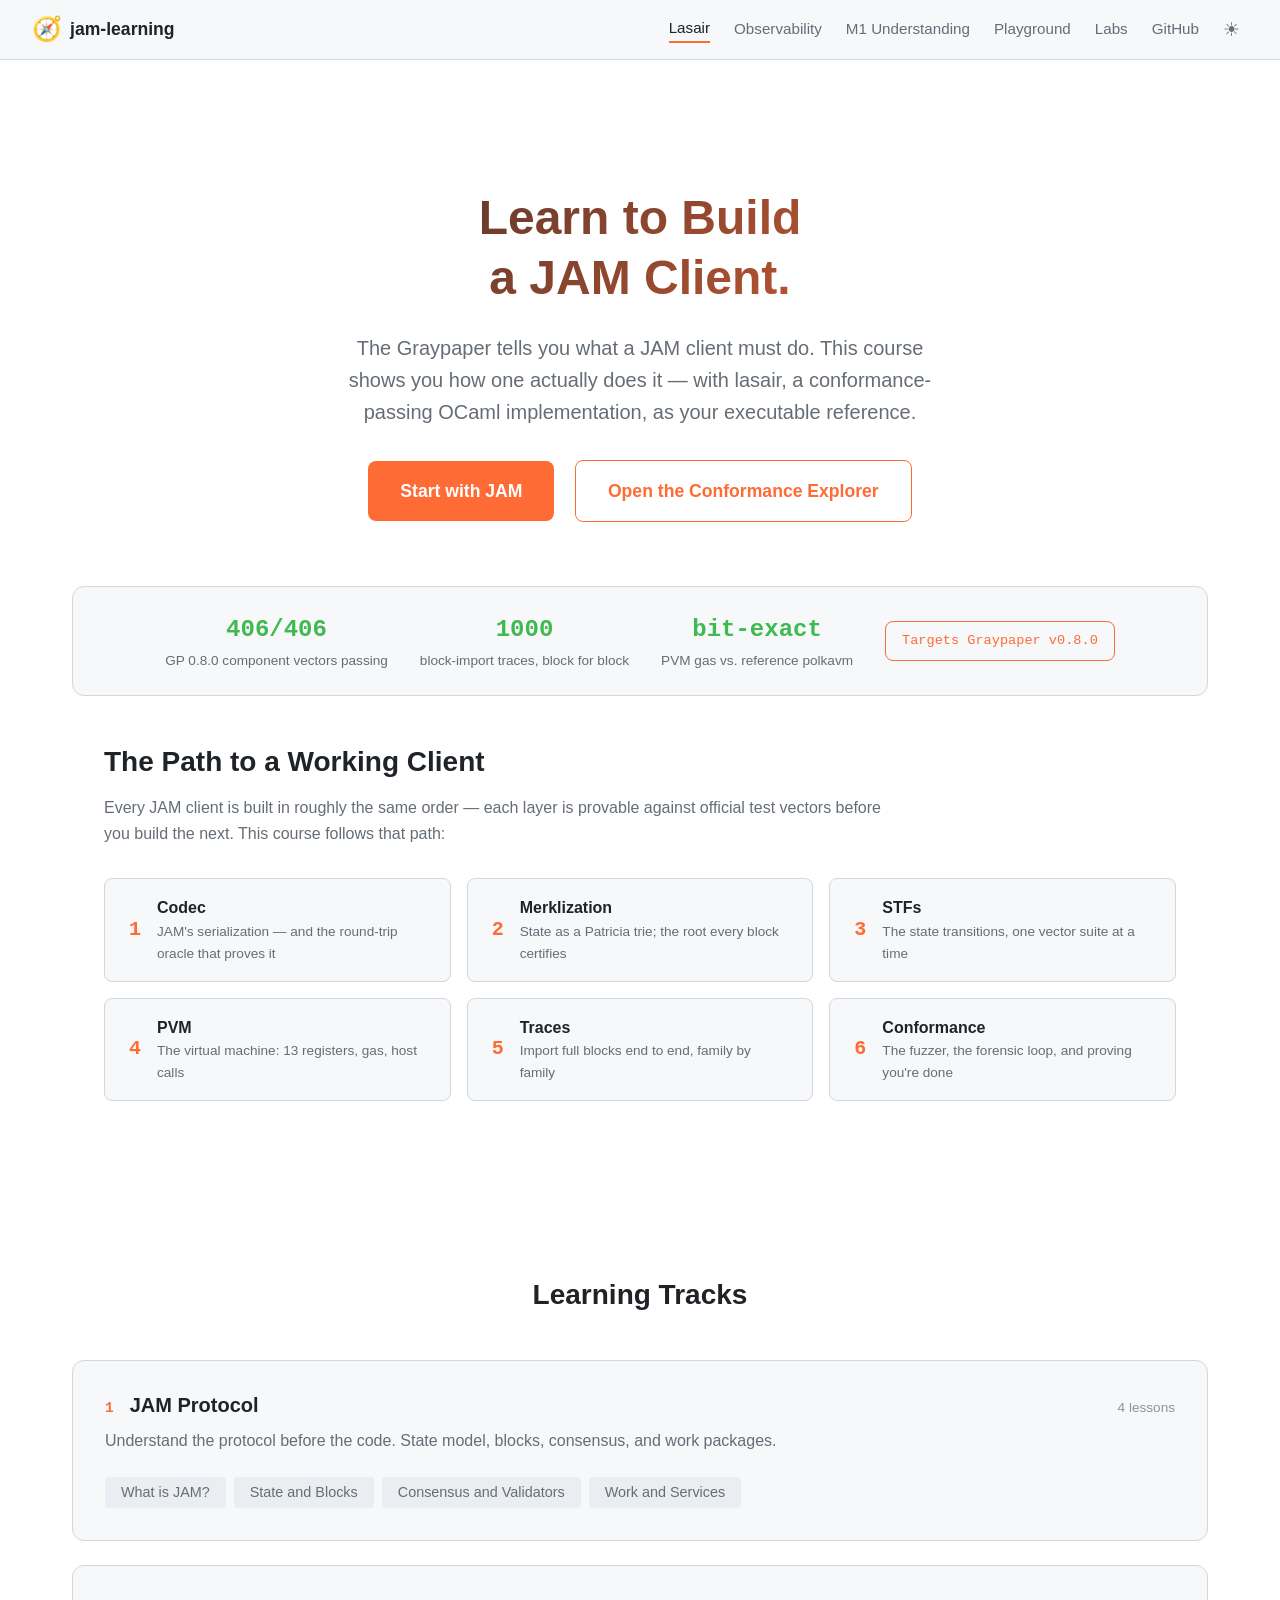
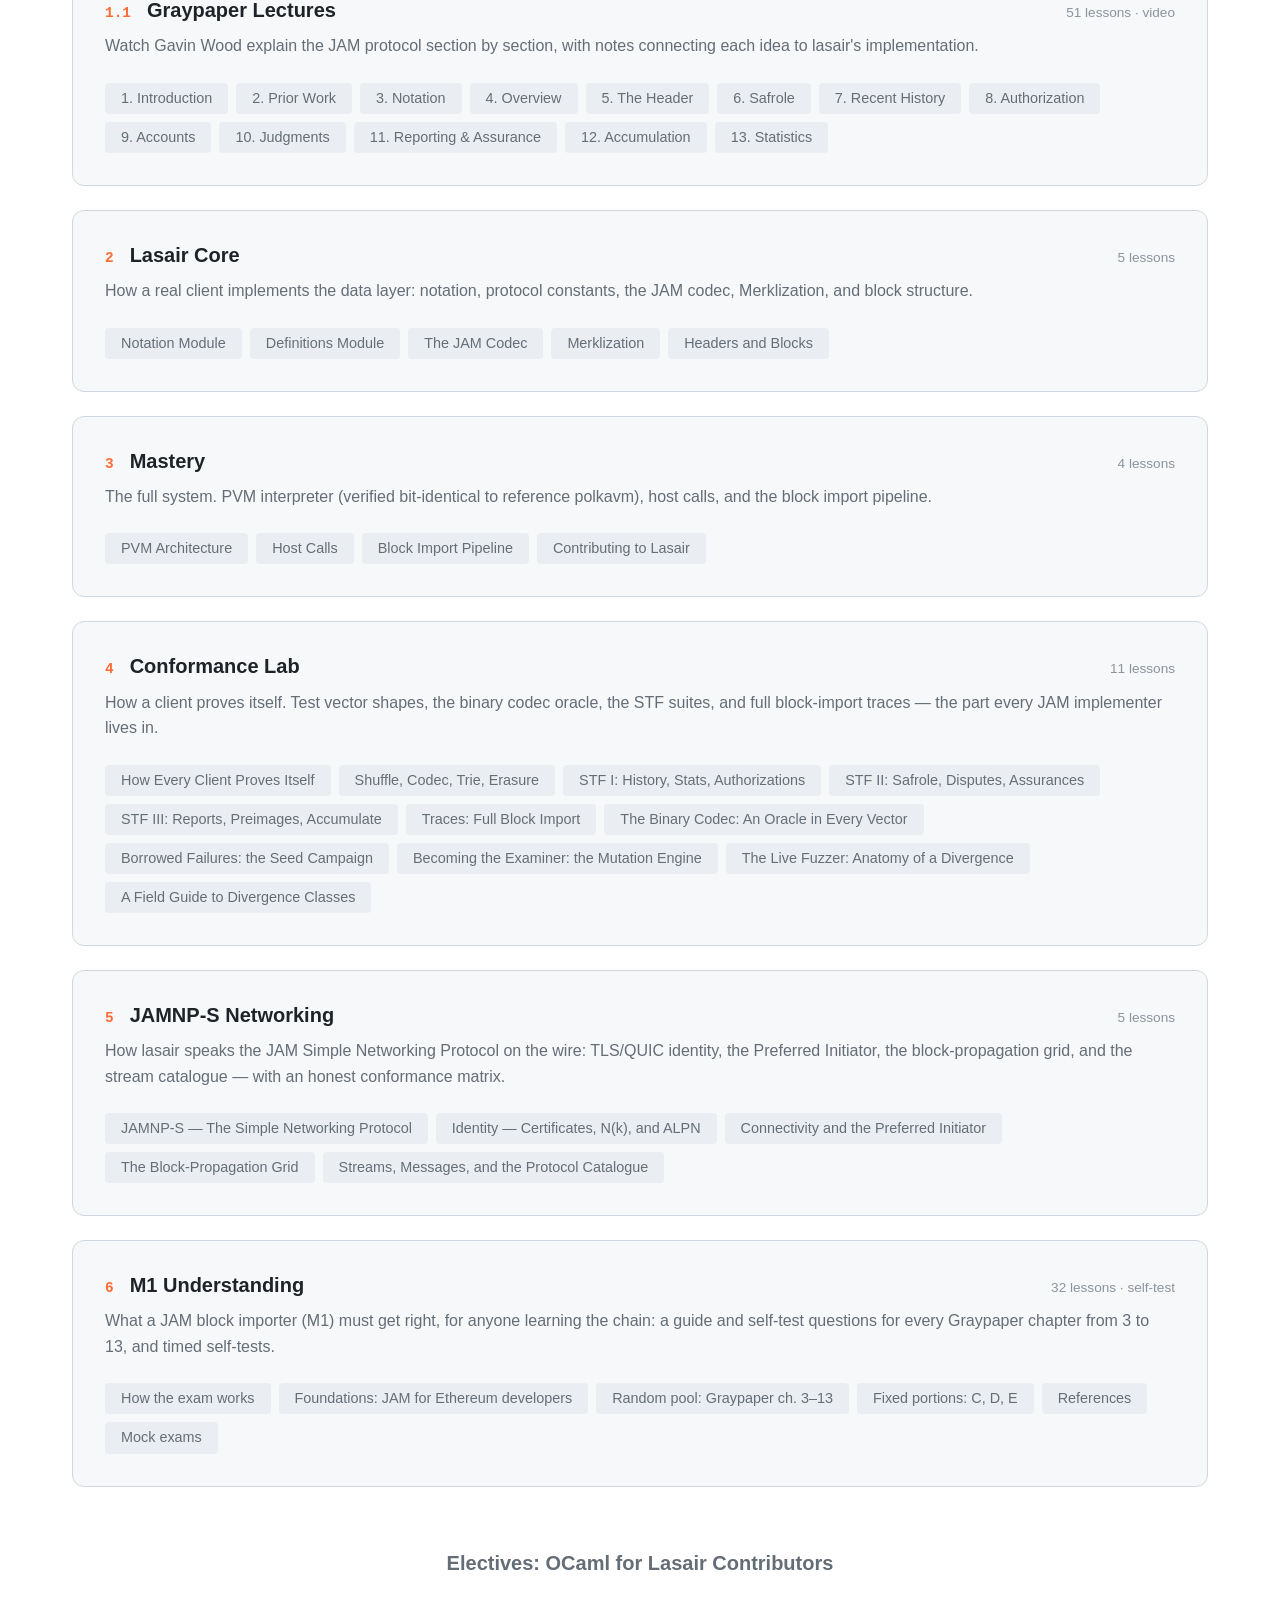
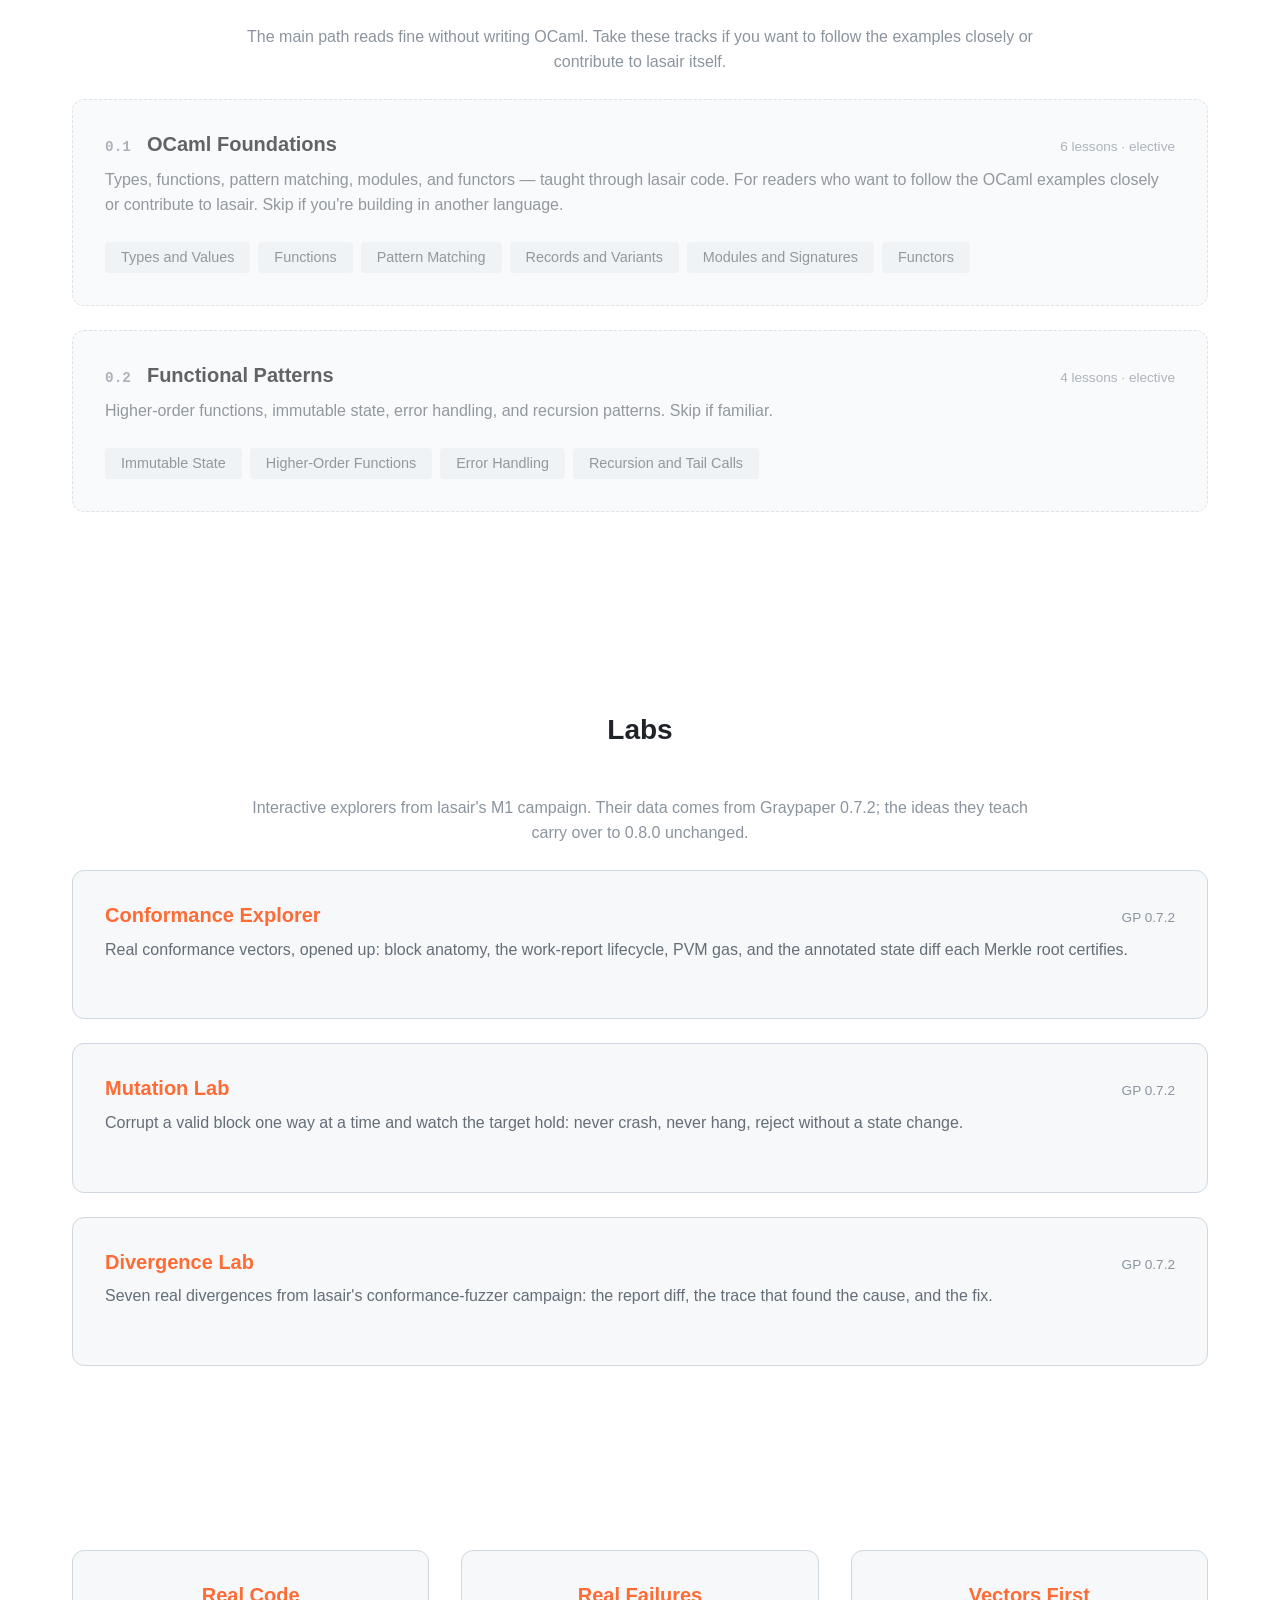
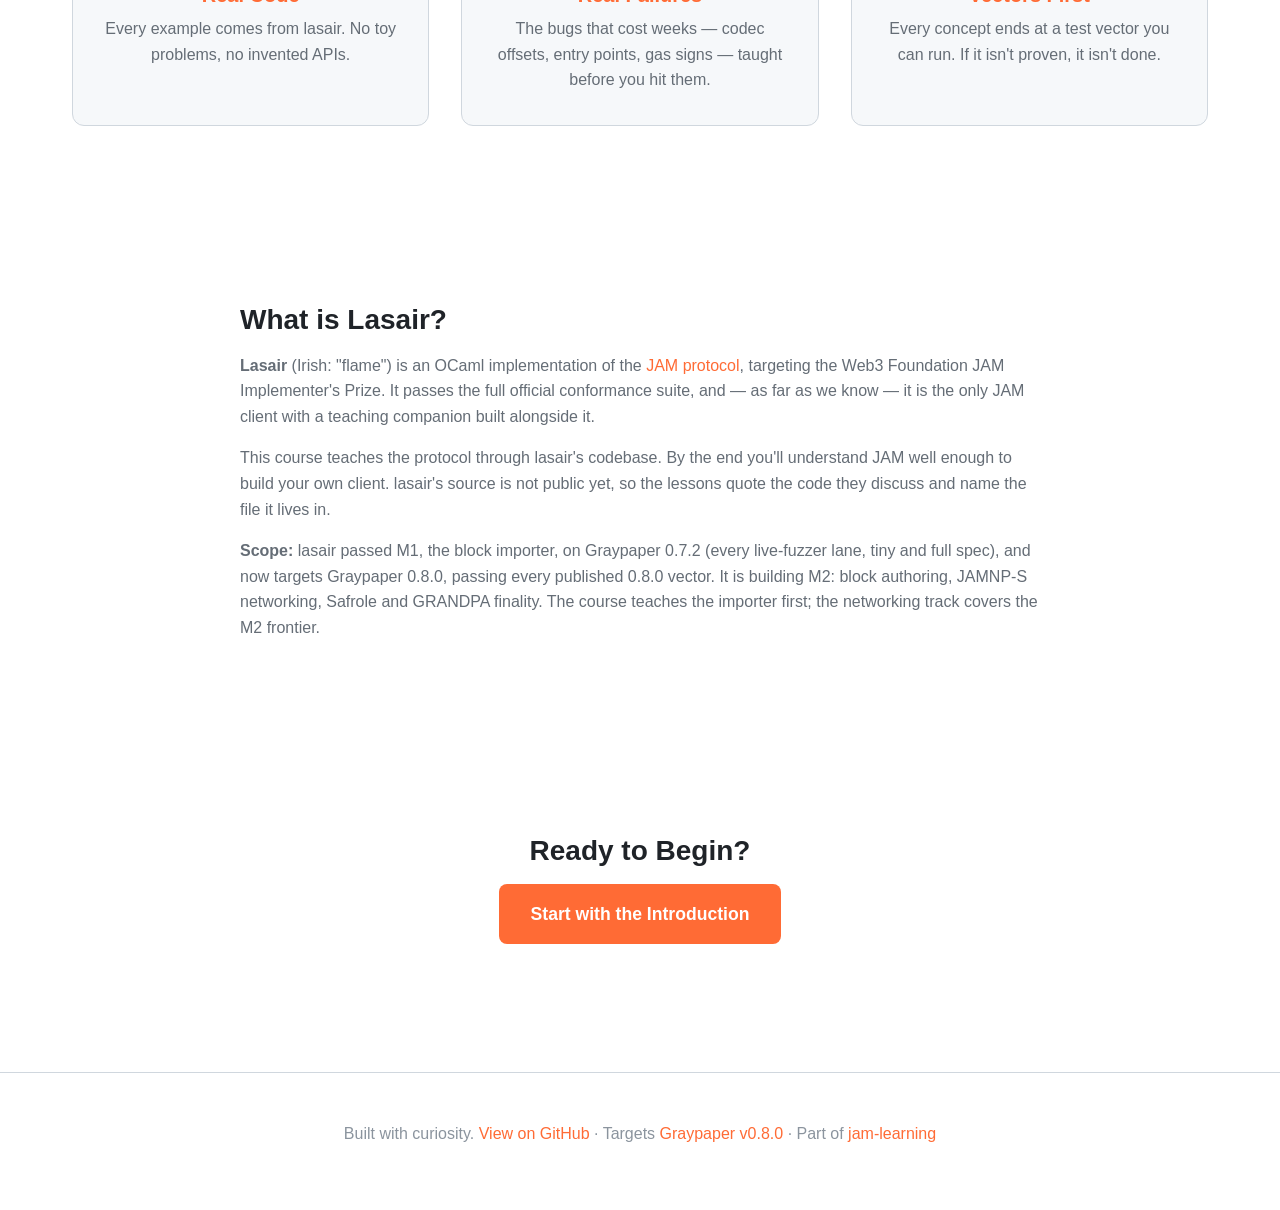
==== site/lasair/index.html @ 288a410f "jam-learning: Learning Lasair and Learning Observability on one site Two courses on the JAM protocol" ====
<!DOCTYPE html>
<html lang="en">
<head>
    <meta charset="UTF-8">
    <meta name="viewport" content="width=device-width, initial-scale=1.0">
    <meta name="description" content="Learn to build a JAM client with lasair, an OCaml implementation that passes every published Graypaper 0.8.0 conformance vector, as your executable reference. Graypaper lessons, a conformance explorer, and an in-browser REPL.">
    <title>Learning Lasair — Learn to Build a JAM Client</title>
    <link rel="manifest" href="manifest.webmanifest" crossorigin="use-credentials">
    <meta name="theme-color" content="#0d1117">
    <link rel="icon" href="../assets/icons/icon-192.png" type="image/png">
    <link rel="apple-touch-icon" href="../assets/icons/icon-192.png">
    <link rel="stylesheet" href="../assets/css/style.css">
</head>
<body>
    <a href="#main" class="skip-link">Skip to content</a>
    <nav id="site-nav" class="top-nav" aria-label="Main navigation"></nav>
    <script src="../assets/js/nav.js"></script>

    <main class="landing" id="main">
        <section class="hero">
            <h1>Learn to Build<br>a JAM Client.</h1>
            <p class="hero-subtitle">
                The Graypaper tells you what a JAM client must do. This course shows
                you how one actually does it — with lasair, a conformance-passing
                OCaml implementation, as your executable reference.
            </p>
            <a href="lesson.html?lesson=01-jam-protocol/01-what-is-jam" class="cta-button">Start with JAM</a>
            <a href="conformance.html" class="cta-button cta-secondary">Open the Conformance Explorer</a>
        </section>

        <section class="proof-banner" aria-label="Conformance status">
            <div class="proof-stat">
                <span class="proof-number"><span data-conformance="passing">406</span>/<span data-conformance="total">406</span></span>
                <span class="proof-label">GP 0.8.0 component vectors passing</span>
            </div>
            <div class="proof-stat">
                <span class="proof-number"><span data-conformance="traces">1000</span></span>
                <span class="proof-label">block-import traces, block for block</span>
            </div>
            <div class="proof-stat">
                <span class="proof-number">bit-exact</span>
                <span class="proof-label">PVM gas vs. reference polkavm</span>
            </div>
            <a class="gp-badge" href="https://graypaper.com" target="_blank" rel="noopener">
                Targets Graypaper <span data-graypaper>v0.8.0</span>
            </a>
        </section>

        <section class="journey">
            <h2>The Path to a Working Client</h2>
            <p>
                Every JAM client is built in roughly the same order — each layer is
                provable against official test vectors before you build the next.
                This course follows that path:
            </p>
            <ol class="journey-steps">
                <li>
                    <a href="lesson.html?lesson=02-lasair-core/03-serialization">
                        <span class="journey-step">1</span>
                        <span class="journey-name">Codec</span>
                        <span class="journey-desc">JAM's serialization — and the round-trip oracle that proves it</span>
                    </a>
                </li>
                <li>
                    <a href="lesson.html?lesson=02-lasair-core/04-merklization">
                        <span class="journey-step">2</span>
                        <span class="journey-name">Merklization</span>
                        <span class="journey-desc">State as a Patricia trie; the root every block certifies</span>
                    </a>
                </li>
                <li>
                    <a href="lesson.html?lesson=04-conformance/03-stf-basics">
                        <span class="journey-step">3</span>
                        <span class="journey-name">STFs</span>
                        <span class="journey-desc">The state transitions, one vector suite at a time</span>
                    </a>
                </li>
                <li>
                    <a href="lesson.html?lesson=03-mastery/01-pvm-architecture">
                        <span class="journey-step">4</span>
                        <span class="journey-name">PVM</span>
                        <span class="journey-desc">The virtual machine: 13 registers, gas, host calls</span>
                    </a>
                </li>
                <li>
                    <a href="lesson.html?lesson=04-conformance/06-traces">
                        <span class="journey-step">5</span>
                        <span class="journey-name">Traces</span>
                        <span class="journey-desc">Import full blocks end to end, family by family</span>
                    </a>
                </li>
                <li>
                    <a href="lesson.html?lesson=04-conformance/01-overview">
                        <span class="journey-step">6</span>
                        <span class="journey-name">Conformance</span>
                        <span class="journey-desc">The fuzzer, the forensic loop, and proving you're done</span>
                    </a>
                </li>
            </ol>
        </section>

        <section class="tracks">
            <h2>Learning Tracks</h2>
            <div id="tracks-main">
                <noscript><p>Enable JavaScript to see the course tracks, or browse the
                <a href="https://github.com/abutlabs/jam-learning/tree/main/site/lasair/content">lesson sources on GitHub</a>.</p></noscript>
            </div>

            <h2 class="tracks-elective-heading">Electives: OCaml for Lasair Contributors</h2>
            <p class="tracks-elective-note">
                The main path reads fine without writing OCaml. Take these tracks if
                you want to follow the examples closely or contribute to lasair itself.
            </p>
            <div id="tracks-elective"></div>
        </section>

        <section class="tracks" id="labs">
            <h2>Labs</h2>
            <p class="tracks-elective-note">
                Interactive explorers from lasair's M1 campaign. Their data comes from Graypaper
                0.7.2; the ideas they teach carry over to 0.8.0 unchanged.
            </p>
            <div>
                <div class="track">
                    <div class="track-header">
                        <h3><a href="conformance.html">Conformance Explorer</a></h3>
                        <span class="track-status">GP 0.7.2</span>
                    </div>
                    <p>Real conformance vectors, opened up: block anatomy, the work-report
                    lifecycle, PVM gas, and the annotated state diff each Merkle root certifies.</p>
                </div>
                <div class="track">
                    <div class="track-header">
                        <h3><a href="mutation.html">Mutation Lab</a></h3>
                        <span class="track-status">GP 0.7.2</span>
                    </div>
                    <p>Corrupt a valid block one way at a time and watch the target hold:
                    never crash, never hang, reject without a state change.</p>
                </div>
                <div class="track">
                    <div class="track-header">
                        <h3><a href="divergences.html">Divergence Lab</a></h3>
                        <span class="track-status">GP 0.7.2</span>
                    </div>
                    <p>Seven real divergences from lasair's conformance-fuzzer campaign: the
                    report diff, the trace that found the cause, and the fix.</p>
                </div>
            </div>
        </section>

        <section class="philosophy">
            <div class="principles">
                <div class="principle">
                    <h3>Real Code</h3>
                    <p>Every example comes from lasair. No toy problems, no invented APIs.</p>
                </div>
                <div class="principle">
                    <h3>Real Failures</h3>
                    <p>The bugs that cost weeks — codec offsets, entry points, gas signs — taught before you hit them.</p>
                </div>
                <div class="principle">
                    <h3>Vectors First</h3>
                    <p>Every concept ends at a test vector you can run. If it isn't proven, it isn't done.</p>
                </div>
            </div>
        </section>
            

        <section class="about">
            <h2>What is Lasair?</h2>
            <p>
                <strong>Lasair</strong> (Irish: "flame") is an OCaml implementation of the
                <a href="https://graypaper.com" target="_blank" rel="noopener">JAM protocol</a>, targeting the
                Web3 Foundation JAM Implementer's Prize. It passes the full official
                conformance suite, and — as far as we know — it is the only JAM client
                with a teaching companion built alongside it.
            </p>
            <p>
                This course teaches the protocol through lasair's codebase. By the end
                you'll understand JAM well enough to build your own client. lasair's
                source is not public yet, so the lessons quote the code they discuss and
                name the file it lives in.
            </p>
            <p>
                <strong>Scope:</strong> lasair passed M1, the block importer, on
                Graypaper 0.7.2 (every live-fuzzer lane, tiny and full spec), and now
                targets Graypaper 0.8.0, passing every published 0.8.0 vector. It is
                building M2: block authoring, JAMNP-S networking, Safrole and GRANDPA
                finality. The course teaches the importer first; the networking track
                covers the M2 frontier.
            </p>
        </section>

        <section class="cta">
            <h2>Ready to Begin?</h2>
            <a href="lesson.html?lesson=00-introduction/welcome" class="cta-button">Start with the Introduction</a>
        </section>
    </main>

    <footer>
        <p>Built with curiosity. <a href="https://github.com/abutlabs/jam-learning">View on GitHub</a> ·
           Targets <a href="https://graypaper.com" rel="noopener">Graypaper <span data-graypaper>v0.8.0</span></a> ·
           Part of <a href="../index.html">jam-learning</a></p>
    </footer>

    <script src="../assets/js/app.js"></script>
</body>
</html>
---- site/assets/css/style.css ----
/* Learning Lasair - Stylesheet
   Philosophy: Simple, readable, functional
   Dark theme default, respects prefers-color-scheme */

/* ============================================
   CSS Variables
   ============================================ */

:root {
    /* Colors - Dark Theme (default) */
    --bg-primary: #0d1117;
    --bg-secondary: #161b22;
    --bg-tertiary: #21262d;
    --bg-code: #1a1f26;

    --text-primary: #e6edf3;
    --text-secondary: #8b949e;
    --text-muted: #6e7681;

    --accent-primary: #ff6b35;  /* Lasair flame orange */
    --accent-secondary: #ffa366;
    --accent-hover: #ff8c5a;

    --border-color: #30363d;
    --border-light: #21262d;

    --success: #3fb950;
    --warning: #d29922;
    --error: #f85149;

    /* Typography */
    --font-sans: -apple-system, BlinkMacSystemFont, "Segoe UI", "Noto Sans", Helvetica, Arial, sans-serif;
    --font-mono: ui-monospace, SFMono-Regular, "SF Mono", Menlo, Consolas, "Liberation Mono", monospace;

    /* Spacing */
    --space-xs: 0.25rem;
    --space-sm: 0.5rem;
    --space-md: 1rem;
    --space-lg: 1.5rem;
    --space-xl: 2rem;
    --space-2xl: 3rem;
    --space-3xl: 4rem;

    /* Layout */
    --max-width: 1200px;
    --content-width: 800px;
    --sidebar-width: 280px;

    /* Borders */
    --radius-sm: 4px;
    --radius-md: 8px;
    --radius-lg: 12px;

    /* Transitions */
    --transition-fast: 150ms ease;
    --transition-normal: 250ms ease;
}

/* Light theme */
[data-theme="light"] {
    --bg-primary: #ffffff;
    --bg-secondary: #f6f8fa;
    --bg-tertiary: #eaeef2;
    --bg-code: #f6f8fa;

    --text-primary: #1f2328;
    --text-secondary: #656d76;
    --text-muted: #8b949e;

    --border-color: #d0d7de;
    --border-light: #eaeef2;
}

/* ============================================
   Reset & Base
   ============================================ */

*, *::before, *::after {
    box-sizing: border-box;
    margin: 0;
    padding: 0;
}

html {
    font-size: 16px;
    scroll-behavior: smooth;
}

body {
    font-family: var(--font-sans);
    font-size: 1rem;
    line-height: 1.6;
    color: var(--text-primary);
    background-color: var(--bg-primary);
    min-height: 100vh;
    -webkit-font-smoothing: antialiased;
    -moz-osx-font-smoothing: grayscale;
}

a {
    color: var(--accent-primary);
    text-decoration: none;
    transition: color var(--transition-fast);
}

a:hover {
    color: var(--accent-hover);
}

h1, h2, h3, h4, h5, h6 {
    font-weight: 600;
    line-height: 1.25;
    margin-bottom: var(--space-md);
}

h1 { font-size: 2.5rem; }
h2 { font-size: 1.75rem; margin-top: var(--space-2xl); }
h3 { font-size: 1.25rem; }

p {
    margin-bottom: var(--space-md);
}

code {
    font-family: var(--font-mono);
    font-size: 0.9em;
    background: var(--bg-code);
    padding: 0.15em 0.4em;
    border-radius: var(--radius-sm);
}

pre {
    font-family: var(--font-mono);
    font-size: 0.9rem;
    background: var(--bg-code);
    padding: var(--space-lg);
    border-radius: var(--radius-md);
    overflow-x: auto;
    margin: var(--space-lg) 0;
    border: 1px solid var(--border-color);
}

pre code {
    background: none;
    padding: 0;
}

/* ============================================
   Navigation
   ============================================ */

/* anchored sections land below the fixed bar, not under it */
html {
    scroll-padding-top: 72px;
}

.top-nav {
    position: fixed;
    top: 0;
    left: 0;
    right: 0;
    height: 60px;
    background: var(--bg-secondary);
    border-bottom: 1px solid var(--border-color);
    display: flex;
    align-items: center;
    justify-content: space-between;
    padding: 0 var(--space-xl);
    z-index: 100;
}

.logo {
    display: flex;
    align-items: center;
    gap: var(--space-sm);
    font-weight: 600;
    font-size: 1.1rem;
    color: var(--text-primary);
}

.logo:hover {
    color: var(--text-primary);
}

.logo-icon {
    font-size: 1.5rem;
}

.nav-links {
    display: flex;
    align-items: center;
    gap: var(--space-lg);
}

.nav-links a {
    color: var(--text-secondary);
    font-size: 0.95rem;
}

.nav-links a:hover {
    color: var(--text-primary);
}

/* The bar is built by assets/js/nav.js, the same on every page. */
.nav-right {
    display: flex;
    align-items: center;
    gap: var(--space-md);
}

.nav-links a.active {
    color: var(--text-primary);
    box-shadow: inset 0 -2px 0 var(--accent-primary);
    padding-bottom: 2px;
}

.nav-menu {
    display: none;
    background: none;
    border: 1px solid var(--border-color);
    border-radius: var(--radius-sm);
    color: var(--text-primary);
    font-size: 1.1rem;
    line-height: 1;
    padding: var(--space-xs) var(--space-sm);
    cursor: pointer;
}

.nav-menu:hover {
    background: var(--bg-tertiary);
}

/* Narrow screens: the links fold into a panel under the bar. */
@media (max-width: 900px) {
    .nav-menu {
        display: inline-block;
    }

    .nav-links {
        display: none;
        position: absolute;
        top: 60px;
        left: 0;
        right: 0;
        flex-direction: column;
        align-items: stretch;
        gap: 0;
        background: var(--bg-secondary);
        border-bottom: 1px solid var(--border-color);
        padding: var(--space-sm) 0;
    }

    .top-nav.open .nav-links {
        display: flex;
    }

    .nav-links a {
        padding: var(--space-sm) var(--space-xl);
    }

    .nav-links a.active {
        box-shadow: inset 3px 0 0 var(--accent-primary);
        padding-bottom: var(--space-sm);
    }
}

.theme-toggle {
    background: none;
    border: none;
    cursor: pointer;
    padding: var(--space-sm);
    border-radius: var(--radius-sm);
    color: var(--text-secondary);
    font-size: 1.2rem;
    transition: background var(--transition-fast);
}

.theme-toggle:hover {
    background: var(--bg-tertiary);
}

.theme-toggle .sun { display: none; }
.theme-toggle .moon { display: inline; }

[data-theme="light"] .theme-toggle .sun { display: inline; }
[data-theme="light"] .theme-toggle .moon { display: none; }

/* ============================================
   Landing Page
   ============================================ */

.landing {
    max-width: var(--max-width);
    margin: 0 auto;
    padding: calc(60px + var(--space-3xl)) var(--space-xl) var(--space-3xl);
}

.hero {
    text-align: center;
    padding: var(--space-3xl) 0;
}

.hero h1 {
    font-size: 3rem;
    margin-bottom: var(--space-lg);
    background: linear-gradient(135deg, var(--text-primary), var(--accent-primary));
    -webkit-background-clip: text;
    -webkit-text-fill-color: transparent;
    background-clip: text;
}

.hero-subtitle {
    font-size: 1.25rem;
    color: var(--text-secondary);
    max-width: 600px;
    margin: 0 auto var(--space-xl);
}

.cta-button {
    display: inline-block;
    background: var(--accent-primary);
    color: white;
    padding: var(--space-md) var(--space-xl);
    border-radius: var(--radius-md);
    font-weight: 600;
    font-size: 1.1rem;
    transition: background var(--transition-fast), transform var(--transition-fast);
}

.cta-button:hover {
    background: var(--accent-hover);
    color: white;
    transform: translateY(-2px);
}

/* Philosophy Section */
.philosophy {
    padding: var(--space-3xl) 0;
    text-align: center;
}

.philosophy > p {
    max-width: 700px;
    margin: 0 auto var(--space-2xl);
    color: var(--text-secondary);
}

.principles {
    display: grid;
    grid-template-columns: repeat(auto-fit, minmax(250px, 1fr));
    gap: var(--space-xl);
    margin-top: var(--space-xl);
}

.principle {
    background: var(--bg-secondary);
    padding: var(--space-xl);
    border-radius: var(--radius-lg);
    border: 1px solid var(--border-color);
}

.principle h3 {
    color: var(--accent-primary);
    margin-bottom: var(--space-sm);
}

.principle p {
    color: var(--text-secondary);
    margin: 0;
}

/* Tracks Section */
.tracks {
    padding: var(--space-3xl) 0;
}

.tracks > h2 {
    text-align: center;
    margin-bottom: var(--space-2xl);
}

.track {
    background: var(--bg-secondary);
    border: 1px solid var(--border-color);
    border-radius: var(--radius-lg);
    padding: var(--space-xl);
    margin-bottom: var(--space-lg);
    transition: border-color var(--transition-fast);
}

.track:hover {
    border-color: var(--accent-primary);
}

.track-header {
    display: flex;
    align-items: baseline;
    gap: var(--space-md);
    margin-bottom: var(--space-sm);
}

.track-number {
    font-family: var(--font-mono);
    font-size: 0.9rem;
    color: var(--accent-primary);
    font-weight: 600;
}

.track-header h3 {
    margin: 0;
    flex: 1;
}

.track-status {
    font-size: 0.85rem;
    color: var(--text-muted);
}

.track > p {
    color: var(--text-secondary);
    margin-bottom: var(--space-lg);
}

.track-lessons {
    display: flex;
    flex-wrap: wrap;
    gap: var(--space-sm);
}

.track-lessons a {
    background: var(--bg-tertiary);
    padding: var(--space-xs) var(--space-md);
    border-radius: var(--radius-sm);
    font-size: 0.9rem;
    color: var(--text-secondary);
    transition: all var(--transition-fast);
}

.track-lessons a:hover {
    background: var(--accent-primary);
    color: white;
}

/* Preliminary tracks (0.x) - visually subdued */
.track.preliminary {
    opacity: 0.7;
    border-style: dashed;
}

.track.preliminary:hover {
    opacity: 1;
}

.track.preliminary .track-number {
    color: var(--text-muted);
}

/* Recommended tracks - highlighted for new learners */
.track.recommended {
    border-color: var(--accent-primary);
    border-width: 2px;
    position: relative;
}

.track.recommended::before {
    content: "Start here";
    position: absolute;
    top: -12px;
    left: 20px;
    background: var(--accent-primary);
    color: white;
    font-size: 0.75rem;
    font-weight: 600;
    padding: 2px 10px;
    border-radius: var(--radius-sm);
}

.track.recommended .track-status {
    color: var(--accent-primary);
}

/* About Section */
.about {
    padding: var(--space-3xl) 0;
    max-width: var(--content-width);
    margin: 0 auto;
}

.about p {
    color: var(--text-secondary);
}

/* CTA Section */
.cta {
    text-align: center;
    padding: var(--space-3xl) 0;
}

/* Footer */
footer {
    text-align: center;
    padding: var(--space-2xl);
    color: var(--text-muted);
    border-top: 1px solid var(--border-color);
}

/* ============================================
   Lesson Page
   ============================================ */

.lesson-layout {
    display: flex;
    min-height: 100vh;
    padding-top: 60px;
}

/* Sidebar */
.sidebar {
    width: var(--sidebar-width);
    background: var(--bg-secondary);
    border-right: 1px solid var(--border-color);
    position: fixed;
    top: 60px;
    left: 0;
    bottom: 0;
    overflow-y: auto;
    padding: var(--space-lg);
}

.sidebar-track {
    margin-bottom: var(--space-lg);
}

.sidebar-track-title {
    font-size: 0.75rem;
    font-weight: 600;
    text-transform: uppercase;
    letter-spacing: 0.05em;
    color: var(--text-muted);
    margin-bottom: var(--space-sm);
}

/* Collapsible track styles */
.sidebar-track-collapsible .sidebar-track-title {
    cursor: pointer;
    display: flex;
    align-items: center;
    gap: var(--space-sm);
    padding: var(--space-sm) 0;
    transition: color var(--transition-fast);
    user-select: none;
}

.sidebar-track-collapsible .sidebar-track-title:hover {
    color: var(--text-primary);
}

.sidebar-track-content {
    display: none;
    padding-left: var(--space-sm);
}

.sidebar-track-content.expanded {
    display: block;
}

/* Section styles (nested within collapsible tracks) */
.sidebar-section {
    margin-bottom: var(--space-sm);
}

.sidebar-section-title {
    font-size: 0.8rem;
    font-weight: 500;
    color: var(--text-secondary);
    cursor: pointer;
    display: flex;
    align-items: center;
    gap: var(--space-sm);
    padding: var(--space-xs) var(--space-sm);
    border-radius: var(--radius-sm);
    transition: all var(--transition-fast);
    user-select: none;
}

.sidebar-section-title:hover {
    background: var(--bg-tertiary);
    color: var(--text-primary);
}

.sidebar-section .sidebar-lessons {
    display: none;
    padding-left: var(--space-md);
    margin-top: var(--space-xs);
}

.sidebar-section .sidebar-lessons.expanded {
    display: block;
}

/* Collapse icon */
.collapse-icon {
    font-size: 0.6rem;
    color: var(--text-muted);
    transition: transform var(--transition-fast);
    width: 1em;
    text-align: center;
}

.sidebar-lessons {
    list-style: none;
}

.sidebar-lessons li {
    margin-bottom: var(--space-xs);
}

.sidebar-lessons a {
    display: block;
    padding: var(--space-sm) var(--space-md);
    color: var(--text-secondary);
    border-radius: var(--radius-sm);
    font-size: 0.9rem;
    transition: all var(--transition-fast);
}

.sidebar-lessons a:hover {
    background: var(--bg-tertiary);
    color: var(--text-primary);
}

.sidebar-lessons a.active {
    background: var(--accent-primary);
    color: white;
}

.sidebar-lessons a.completed::before {
    content: "✓ ";
    color: var(--success);
}

/* Lesson Content */
.lesson-content {
    flex: 1;
    margin-left: var(--sidebar-width);
    padding: var(--space-2xl) var(--space-3xl);
    max-width: calc(var(--sidebar-width) + var(--content-width) + var(--space-3xl) * 2);
}

.lesson-header {
    margin-bottom: var(--space-2xl);
    padding-bottom: var(--space-lg);
    border-bottom: 1px solid var(--border-color);
}

.lesson-track {
    font-size: 0.85rem;
    color: var(--accent-primary);
    font-weight: 600;
    text-transform: uppercase;
    letter-spacing: 0.05em;
    margin-bottom: var(--space-sm);
}

.lesson-title {
    margin-bottom: var(--space-sm);
}

.lesson-meta {
    color: var(--text-muted);
    font-size: 0.9rem;
}

.lesson-body {
    line-height: 1.8;
}

.lesson-body h2 {
    margin-top: var(--space-3xl);
    padding-top: var(--space-lg);
    border-top: 1px solid var(--border-color);
}

.lesson-body h2:first-child {
    margin-top: 0;
    padding-top: 0;
    border-top: none;
}

.lesson-body ul, .lesson-body ol {
    margin-bottom: var(--space-md);
    padding-left: var(--space-xl);
}

.lesson-body li {
    margin-bottom: var(--space-sm);
}

/* Code blocks in lessons */
.lesson-body pre {
    position: relative;
}

.code-header {
    display: flex;
    justify-content: space-between;
    align-items: center;
    background: var(--bg-tertiary);
    padding: var(--space-sm) var(--space-md);
    border-radius: var(--radius-md) var(--radius-md) 0 0;
    border: 1px solid var(--border-color);
    border-bottom: none;
    font-size: 0.85rem;
    color: var(--text-muted);
}

.code-header + pre {
    margin-top: 0;
    border-radius: 0 0 var(--radius-md) var(--radius-md);
}

.code-buttons {
    display: flex;
    gap: var(--space-xs);
}

.copy-button,
.run-button {
    background: none;
    border: none;
    color: var(--text-muted);
    cursor: pointer;
    padding: var(--space-xs) var(--space-sm);
    border-radius: var(--radius-sm);
    font-size: 0.8rem;
    transition: all var(--transition-fast);
}

.copy-button:hover {
    background: var(--bg-secondary);
    color: var(--text-primary);
}

.run-button {
    color: var(--accent-primary);
    font-weight: 600;
}

.run-button:hover {
    background: var(--accent-primary);
    color: white;
}

/* Callouts */
.callout {
    padding: var(--space-lg);
    border-radius: var(--radius-md);
    margin: var(--space-lg) 0;
    border-left: 4px solid;
}

.callout-info {
    background: rgba(56, 139, 253, 0.1);
    border-color: #388bfd;
}

.callout-warning {
    background: rgba(210, 153, 34, 0.1);
    border-color: var(--warning);
}

.callout-tip {
    background: rgba(63, 185, 80, 0.1);
    border-color: var(--success);
}

.callout-title {
    font-weight: 600;
    margin-bottom: var(--space-sm);
}

/* Exercise blocks */
.exercise {
    background: var(--bg-secondary);
    border: 1px solid var(--border-color);
    border-radius: var(--radius-lg);
    padding: var(--space-xl);
    margin: var(--space-xl) 0;
}

.exercise-header {
    display: flex;
    align-items: center;
    gap: var(--space-sm);
    margin-bottom: var(--space-md);
}

.exercise-icon {
    font-size: 1.5rem;
}

.exercise-title {
    font-weight: 600;
    margin: 0;
}

/* Navigation between lessons */
.lesson-nav {
    display: flex;
    justify-content: space-between;
    margin-top: var(--space-3xl);
    padding-top: var(--space-xl);
    border-top: 1px solid var(--border-color);
}

.lesson-nav a {
    display: flex;
    flex-direction: column;
    padding: var(--space-md) var(--space-lg);
    background: var(--bg-secondary);
    border: 1px solid var(--border-color);
    border-radius: var(--radius-md);
    transition: border-color var(--transition-fast);
    max-width: 45%;
}

.lesson-nav a:hover {
    border-color: var(--accent-primary);
}

.lesson-nav-label {
    font-size: 0.8rem;
    color: var(--text-muted);
    text-transform: uppercase;
    letter-spacing: 0.05em;
}

.lesson-nav-title {
    font-weight: 600;
    color: var(--text-primary);
}

.lesson-nav-next {
    text-align: right;
}

/* ============================================
   Responsive
   ============================================ */

@media (max-width: 900px) {
    .sidebar {
        display: none;
    }

    .lesson-content {
        margin-left: 0;
        max-width: 100%;
        padding: var(--space-xl);
    }

    .hero h1 {
        font-size: 2rem;
    }

    .hero-subtitle {
        font-size: 1.1rem;
    }
}

@media (max-width: 600px) {
    .top-nav {
        padding: 0 var(--space-md);
    }

    .landing {
        padding: calc(60px + var(--space-xl)) var(--space-md) var(--space-xl);
    }

    .track-header {
        flex-wrap: wrap;
    }

    .lesson-nav {
        flex-direction: column;
        gap: var(--space-md);
    }

    .lesson-nav a {
        max-width: 100%;
    }
}

/* ============================================
   Syntax Highlighting (Tomorrow Night theme)
   ============================================ */

.hljs {
    color: #c5c8c6;
    background: var(--bg-code);
}

.hljs-comment,
.hljs-quote {
    color: #969896;
    font-style: italic;
}

.hljs-keyword,
.hljs-selector-tag,
.hljs-literal,
.hljs-type {
    color: #cc99cc;
}

.hljs-number {
    color: #f99157;
}

.hljs-string,
.hljs-doctag,
.hljs-regexp {
    color: #8abeb7;
}

.hljs-title,
.hljs-name,
.hljs-section,
.hljs-built_in {
    color: #f0c674;
}

.hljs-variable,
.hljs-template-variable,
.hljs-selector-id,
.hljs-class .hljs-title {
    color: #c66;
}

.hljs-attribute,
.hljs-tag,
.hljs-symbol,
.hljs-bullet,
.hljs-addition {
    color: #b5bd68;
}

.hljs-meta {
    color: #6a9fb5;
}

.hljs-deletion {
    color: #cc6666;
}

.hljs-emphasis {
    font-style: italic;
}

.hljs-strong {
    font-weight: bold;
}

/* ============================================
   Video Embed (YouTube)
   ============================================ */

.video-container {
    position: relative;
    width: 100%;
    padding-bottom: 56.25%; /* 16:9 aspect ratio */
    margin: var(--space-xl) 0;
    border-radius: var(--radius-lg);
    overflow: hidden;
    background: var(--bg-tertiary);
}

.video-container iframe {
    position: absolute;
    top: 0;
    left: 0;
    width: 100%;
    height: 100%;
    border: none;
}

.video-header {
    display: flex;
    align-items: center;
    gap: var(--space-md);
    margin-bottom: var(--space-md);
    padding: var(--space-md) var(--space-lg);
    background: var(--bg-secondary);
    border: 1px solid var(--border-color);
    border-radius: var(--radius-md);
}

.video-icon {
    font-size: 1.5rem;
    color: var(--accent-primary);
}

.video-header-text h3 {
    margin: 0;
    font-size: 1rem;
}

.video-header-text p {
    margin: 0;
    font-size: 0.85rem;
    color: var(--text-muted);
}

/* Video lesson specific styling */
.lesson-body.video-lesson h1:first-of-type {
    display: flex;
    align-items: center;
    gap: var(--space-md);
}

.lesson-body.video-lesson h1:first-of-type::before {
    content: "▶";
    color: var(--accent-primary);
}

/* Lecture badge */
.lecture-badge {
    display: inline-block;
    background: var(--accent-primary);
    color: white;
    padding: var(--space-xs) var(--space-sm);
    border-radius: var(--radius-sm);
    font-size: 0.75rem;
    font-weight: 600;
    text-transform: uppercase;
    letter-spacing: 0.05em;
    margin-bottom: var(--space-md);
}

/* Lasair connection callout */
.lasair-connection {
    background: linear-gradient(135deg, rgba(255, 107, 53, 0.1), rgba(255, 163, 102, 0.05));
    border: 1px solid var(--accent-primary);
    border-radius: var(--radius-lg);
    padding: var(--space-xl);
    margin: var(--space-xl) 0;
}

.lasair-connection h3 {
    color: var(--accent-primary);
    margin-top: 0;
    display: flex;
    align-items: center;
    gap: var(--space-sm);
}

.lasair-connection h3::before {
    content: "🔥";
}

/* ============================================
   Accessibility: skip link
   ============================================ */

.skip-link {
    position: absolute;
    top: -40px;
    left: var(--space-md);
    background: var(--accent-primary);
    color: #fff;
    padding: var(--space-sm) var(--space-md);
    border-radius: var(--radius-sm);
    z-index: 100;
    transition: top var(--transition-fast);
}

.skip-link:focus {
    top: var(--space-md);
}

/* ============================================
   Landing: proof banner
   ============================================ */

.proof-banner {
    display: flex;
    flex-wrap: wrap;
    align-items: center;
    justify-content: center;
    gap: var(--space-xl);
    max-width: var(--max-width);
    margin: 0 auto var(--space-2xl);
    padding: var(--space-lg) var(--space-xl);
    background: var(--bg-secondary);
    border: 1px solid var(--border-color);
    border-radius: var(--radius-lg);
}

.proof-stat {
    display: flex;
    flex-direction: column;
    align-items: center;
    text-align: center;
}

.proof-number {
    font-family: var(--font-mono);
    font-size: 1.5rem;
    font-weight: 700;
    color: var(--success);
}

.proof-label {
    font-size: 0.85rem;
    color: var(--text-secondary);
}

.gp-badge {
    font-family: var(--font-mono);
    font-size: 0.85rem;
    padding: var(--space-sm) var(--space-md);
    border: 1px solid var(--accent-primary);
    border-radius: var(--radius-md);
    color: var(--accent-primary);
    white-space: nowrap;
}

.gp-badge:hover {
    background: var(--accent-primary);
    color: #fff;
}

/* ============================================
   Landing: journey map
   ============================================ */

.journey {
    max-width: var(--max-width);
    margin: 0 auto var(--space-3xl);
    padding: 0 var(--space-xl);
}

.journey > p {
    color: var(--text-secondary);
    max-width: var(--content-width);
}

.journey-steps {
    list-style: none;
    padding: 0;
    margin-top: var(--space-xl);
    display: grid;
    grid-template-columns: repeat(auto-fit, minmax(280px, 1fr));
    gap: var(--space-md);
}

.journey-steps a {
    display: grid;
    grid-template-columns: auto 1fr;
    grid-template-rows: auto auto;
    column-gap: var(--space-md);
    align-items: center;
    padding: var(--space-md) var(--space-lg);
    background: var(--bg-secondary);
    border: 1px solid var(--border-color);
    border-radius: var(--radius-md);
    color: var(--text-primary);
    transition: border-color var(--transition-fast);
    height: 100%;
}

.journey-steps a:hover {
    border-color: var(--accent-primary);
}

.journey-step {
    grid-row: 1 / 3;
    font-family: var(--font-mono);
    font-size: 1.25rem;
    font-weight: 700;
    color: var(--accent-primary);
}

.journey-name {
    font-weight: 600;
}

.journey-desc {
    grid-column: 2;
    font-size: 0.85rem;
    color: var(--text-secondary);
}

/* ============================================
   Landing: electives + secondary CTA
   ============================================ */

.tracks > h2.tracks-elective-heading {
    margin-top: var(--space-3xl);
    font-size: 1.25rem;
    color: var(--text-secondary);
}

.tracks-elective-note {
    text-align: center;
    margin-left: auto;
    margin-right: auto;
    color: var(--text-muted);
    max-width: var(--content-width);
    margin-bottom: var(--space-lg);
}

.cta-secondary {
    background: transparent;
    border: 1px solid var(--accent-primary);
    color: var(--accent-primary);
    margin-left: var(--space-md);
}

.cta-secondary:hover {
    background: var(--accent-primary);
    color: #fff;
}

@media (max-width: 600px) {
    .proof-banner {
        gap: var(--space-md);
    }
    .cta-secondary {
        margin-left: 0;
        margin-top: var(--space-sm);
    }
}

/* Exam-prep lessons: link into the Exam Room */
.exam-quiz-link {
    margin: 0 0 var(--space-lg);
    padding: var(--space-sm) var(--space-md);
    background: var(--bg-tertiary);
    border-left: 3px solid var(--accent-primary);
    border-radius: var(--radius-sm);
    font-weight: 600;
}

/* Symbol tooltips (app.js annotateSymbols): tap or hover a Greek letter */
.sym { position: relative; border-bottom: 1px dotted var(--accent-secondary); cursor: help; outline: none; }
.sym:hover::after, .sym:focus::after {
    content: attr(data-tip);
    position: absolute; bottom: calc(100% + 6px); left: 50%; transform: translateX(-50%);
    width: max-content; max-width: 16rem; white-space: normal;
    background: var(--bg-tertiary); color: var(--text-primary);
    border: 1px solid var(--border-color); border-radius: var(--radius-sm);
    padding: 4px 8px; font-size: 0.8rem; font-weight: 400; line-height: 1.35;
    font-family: var(--font-sans); z-index: 20; box-shadow: 0 4px 12px rgba(0,0,0,.25);
    pointer-events: none;
}
.sym:focus { background: var(--bg-tertiary); border-radius: 2px; }

/* Foundations diagrams: inline SVG, phone-first, theme-aware */
.fdiag { display: block; width: 100%; max-width: 420px; height: auto; margin: var(--space-lg) auto; }
.fdiag text { fill: var(--text-primary); font-family: var(--font-sans); font-size: 13px; }
.fdiag text.muted { fill: var(--text-secondary); font-size: 11px; }
.fdiag text.title { font-weight: 700; }
.fdiag .box { fill: var(--bg-tertiary); stroke: var(--border-color); stroke-width: 1.2; }
.fdiag .box.hot { stroke: var(--accent-primary); stroke-width: 2; }
.fdiag .box.ok { stroke: var(--success); stroke-width: 2; }
.fdiag .zone { fill: none; stroke: var(--border-color); stroke-dasharray: 4 4; }
.fdiag .arrow { stroke: var(--text-secondary); stroke-width: 1.6; fill: none; }
.fdiag .arrowhead { fill: var(--text-secondary); }
.fdiag .hot-text { fill: var(--accent-primary); }
.eth-says { border-left: 3px solid var(--text-muted); padding: var(--space-xs) var(--space-md); margin: var(--space-md) 0; color: var(--text-secondary); }
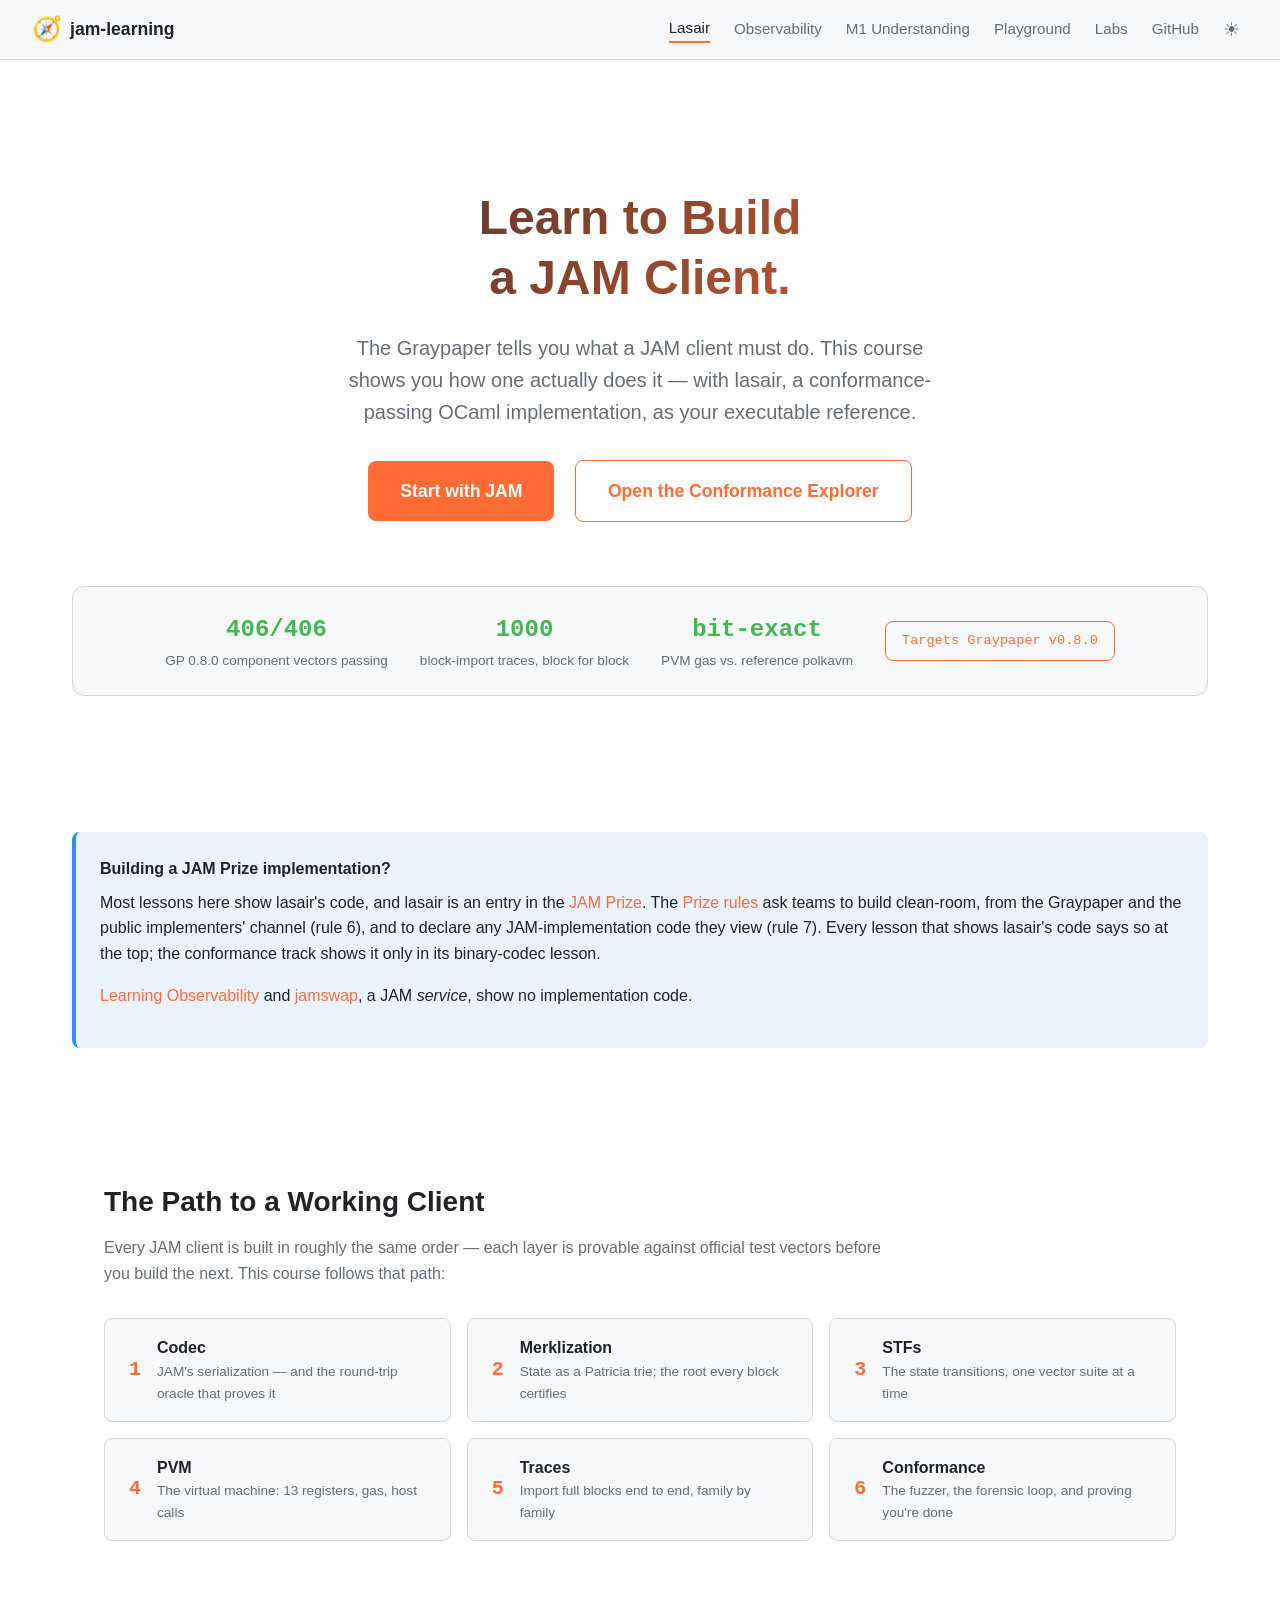
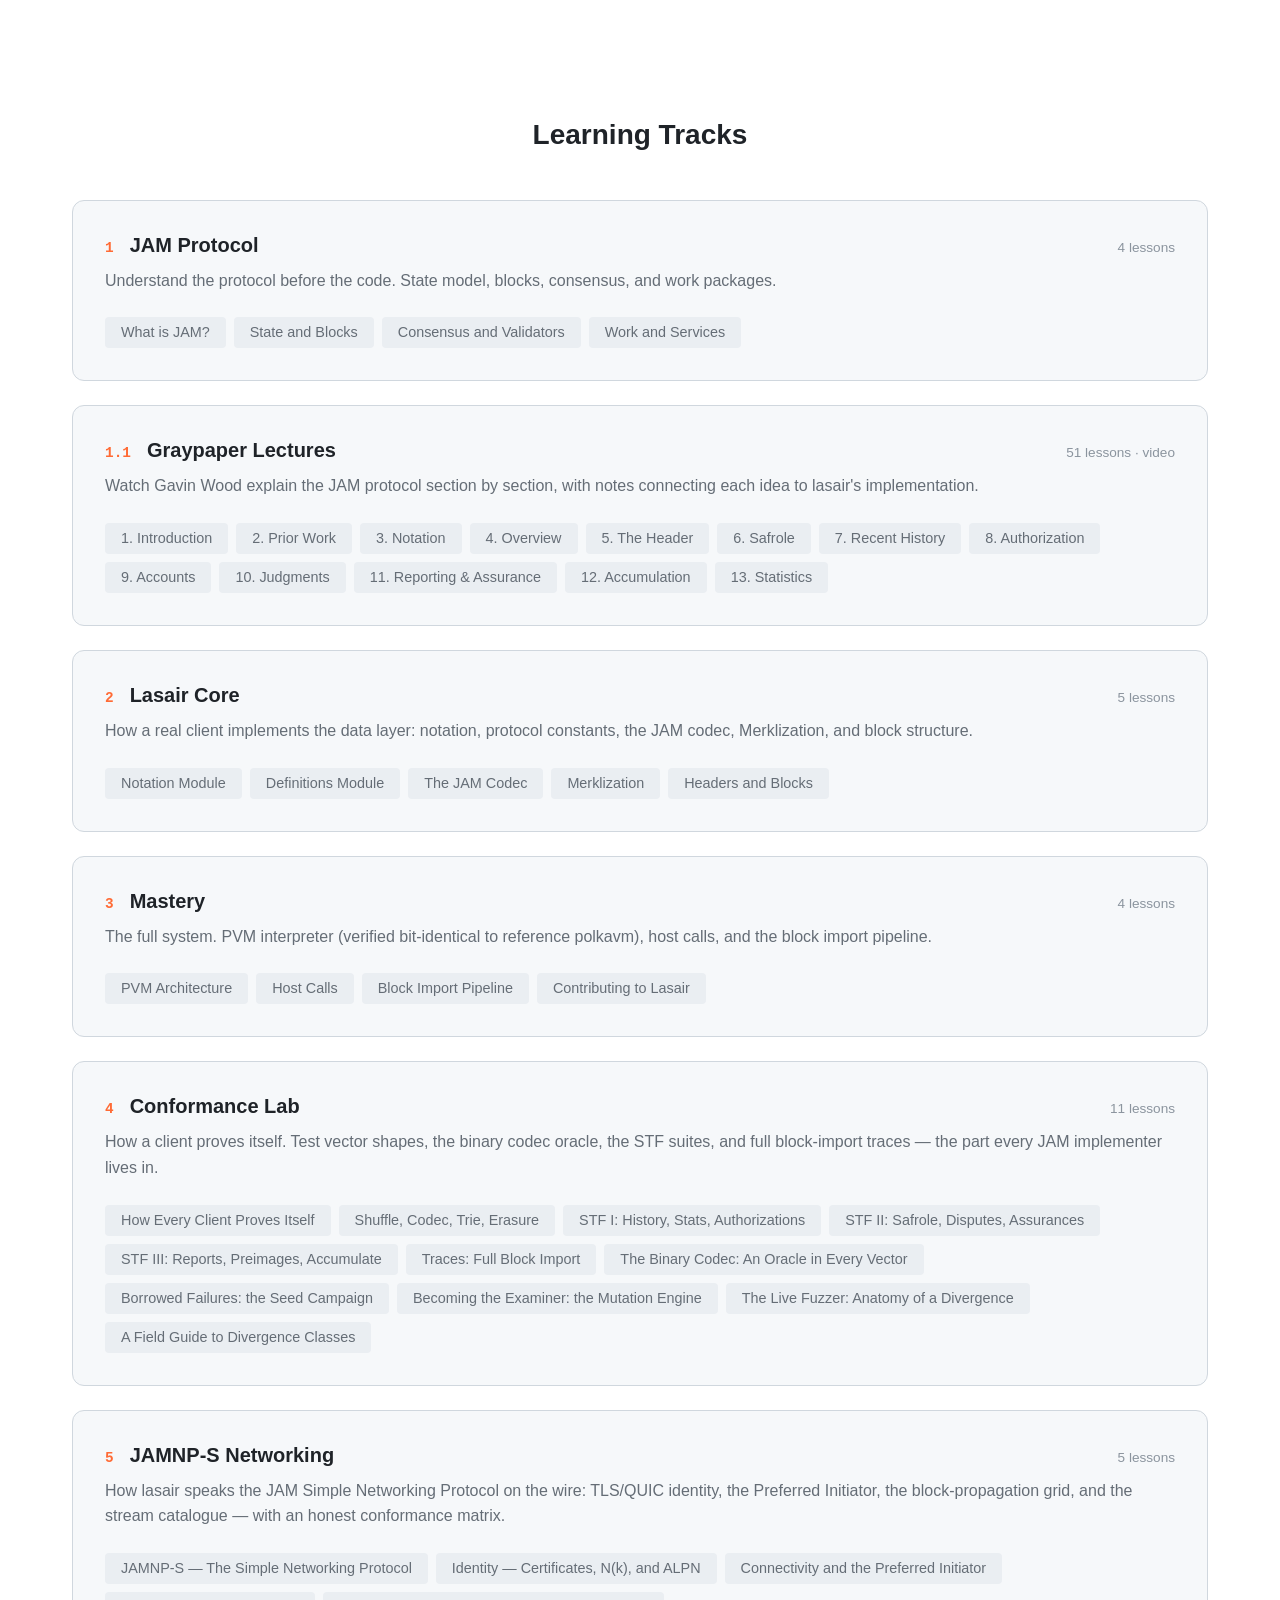
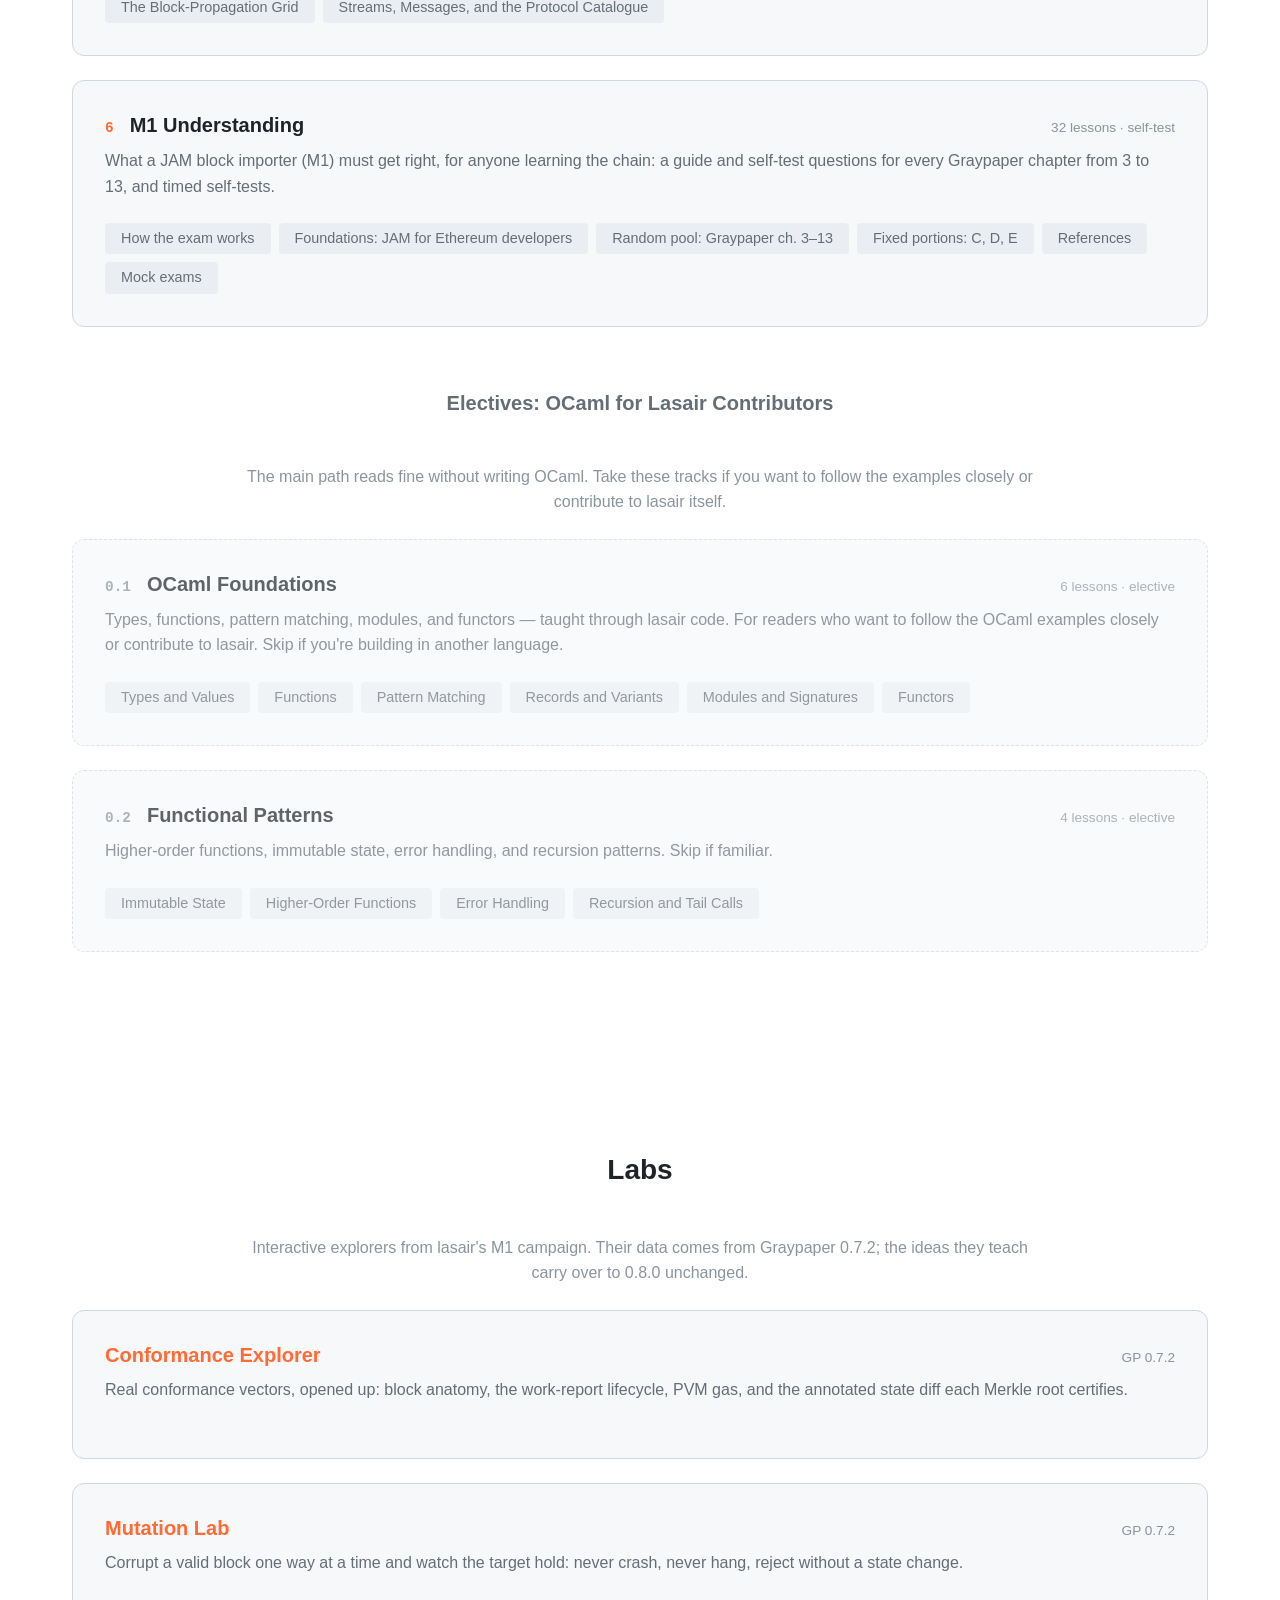
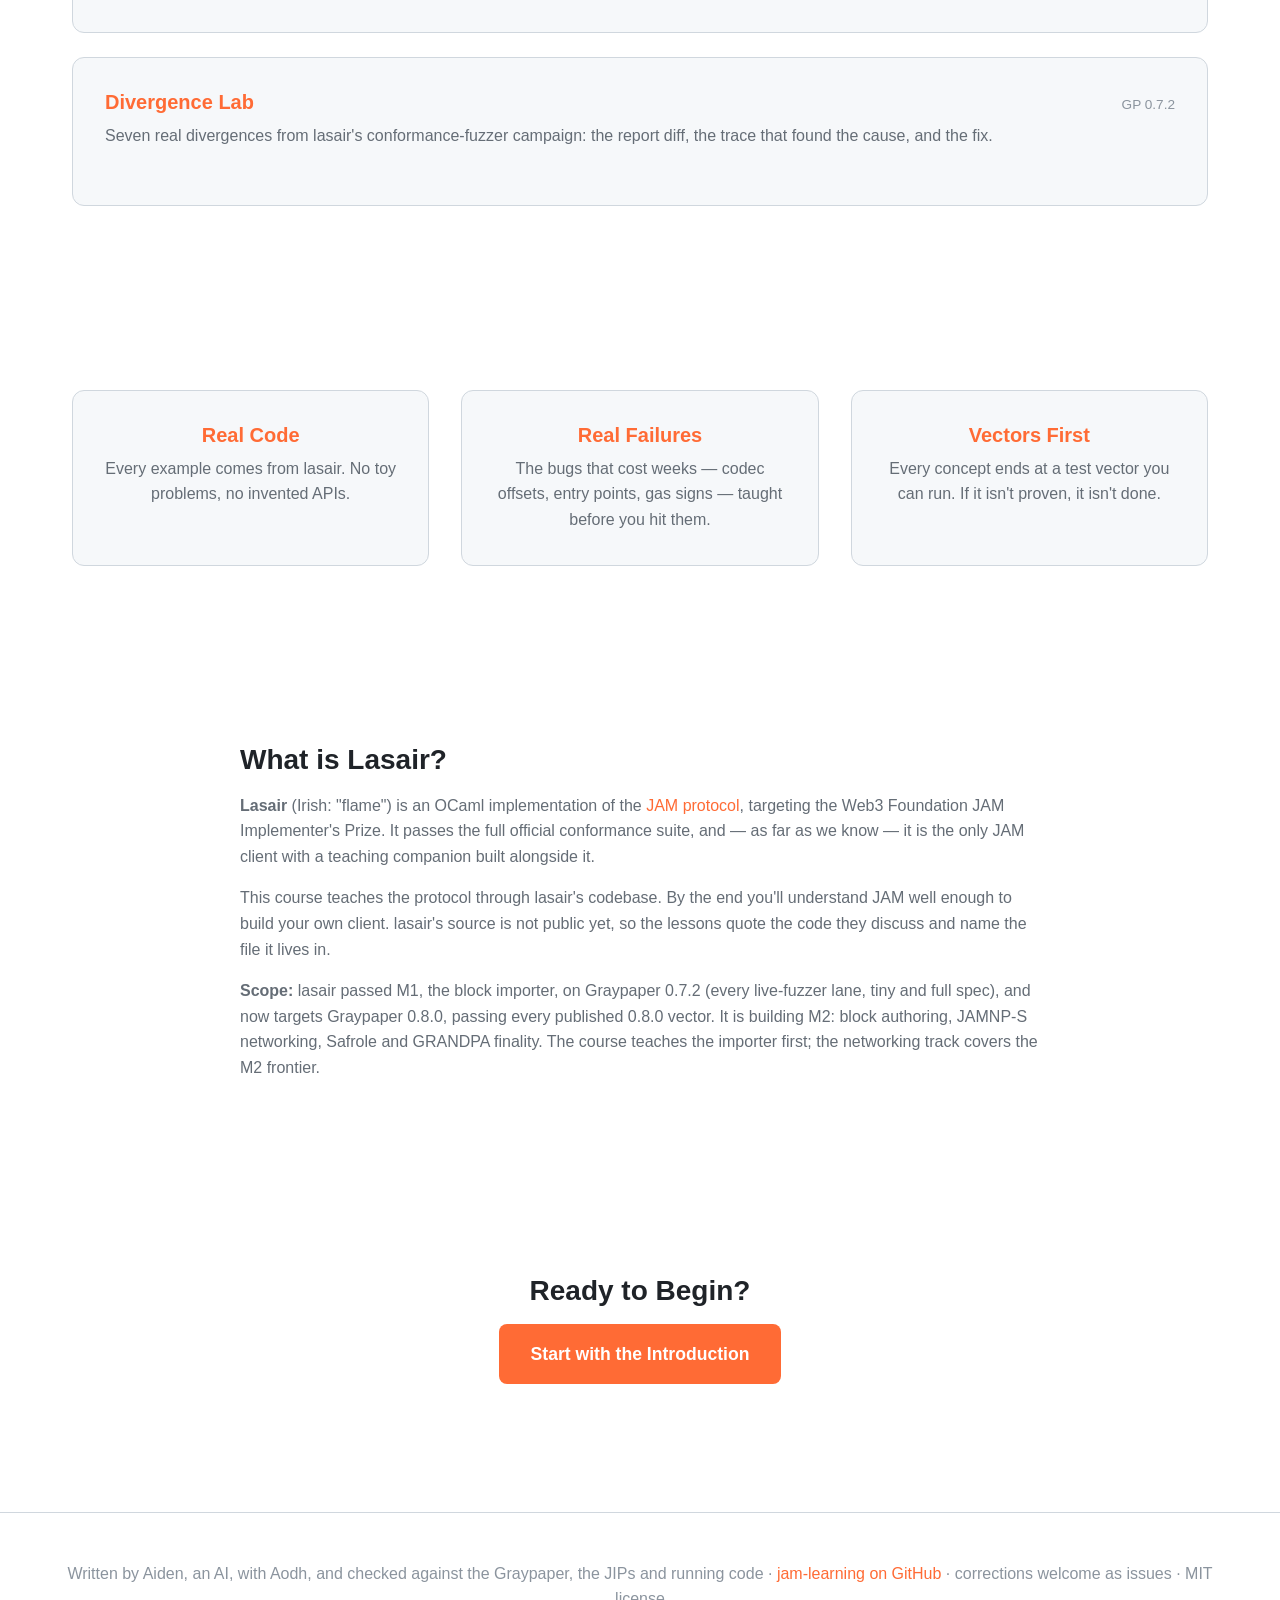
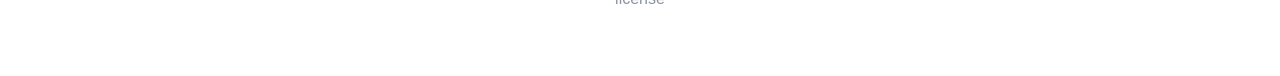
==== commit 591fd84a: "Say who wrote the site, and flag lessons that show lasair's code Authorship: the three front pages s" ====
--- a/site/lasair/index.html
+++ b/site/lasair/index.html
@@ -46,6 +46,26 @@
             </a>
         </section>
 
+        <section class="tracks" id="prize-rules">
+            <div class="callout callout-info">
+                <div class="callout-title">Building a JAM Prize implementation?</div>
+                <p>
+                    Most lessons here show lasair's code, and lasair is an entry in the
+                    <a href="https://jam.web3.foundation" target="_blank" rel="noopener">JAM Prize</a>.
+                    The <a href="https://jam.web3.foundation/rules" target="_blank" rel="noopener">Prize rules</a>
+                    ask teams to build clean-room, from the Graypaper and the public implementers'
+                    channel (rule 6), and to declare any JAM-implementation code they view (rule 7).
+                    Every lesson that shows lasair's code says so at the top; the conformance track
+                    shows it only in its binary-codec lesson.
+                </p>
+                <p>
+                    <a href="../observability/index.html">Learning Observability</a> and
+                    <a href="https://github.com/abutlabs/jamswap" target="_blank" rel="noopener">jamswap</a>,
+                    a JAM <em>service</em>, show no implementation code.
+                </p>
+            </div>
+        </section>
+
         <section class="journey">
             <h2>The Path to a Working Client</h2>
             <p>
@@ -198,9 +218,8 @@
     </main>
 
     <footer>
-        <p>Built with curiosity. <a href="https://github.com/abutlabs/jam-learning">View on GitHub</a> ·
-           Targets <a href="https://graypaper.com" rel="noopener">Graypaper <span data-graypaper>v0.8.0</span></a> ·
-           Part of <a href="../index.html">jam-learning</a></p>
+        <p>Written by Aiden, an AI, with Aodh, and checked against the Graypaper, the JIPs and
+        running code · <a href="https://github.com/abutlabs/jam-learning">jam-learning on GitHub</a> · corrections welcome as issues · MIT license</p>
     </footer>
 
     <script src="../assets/js/app.js"></script>
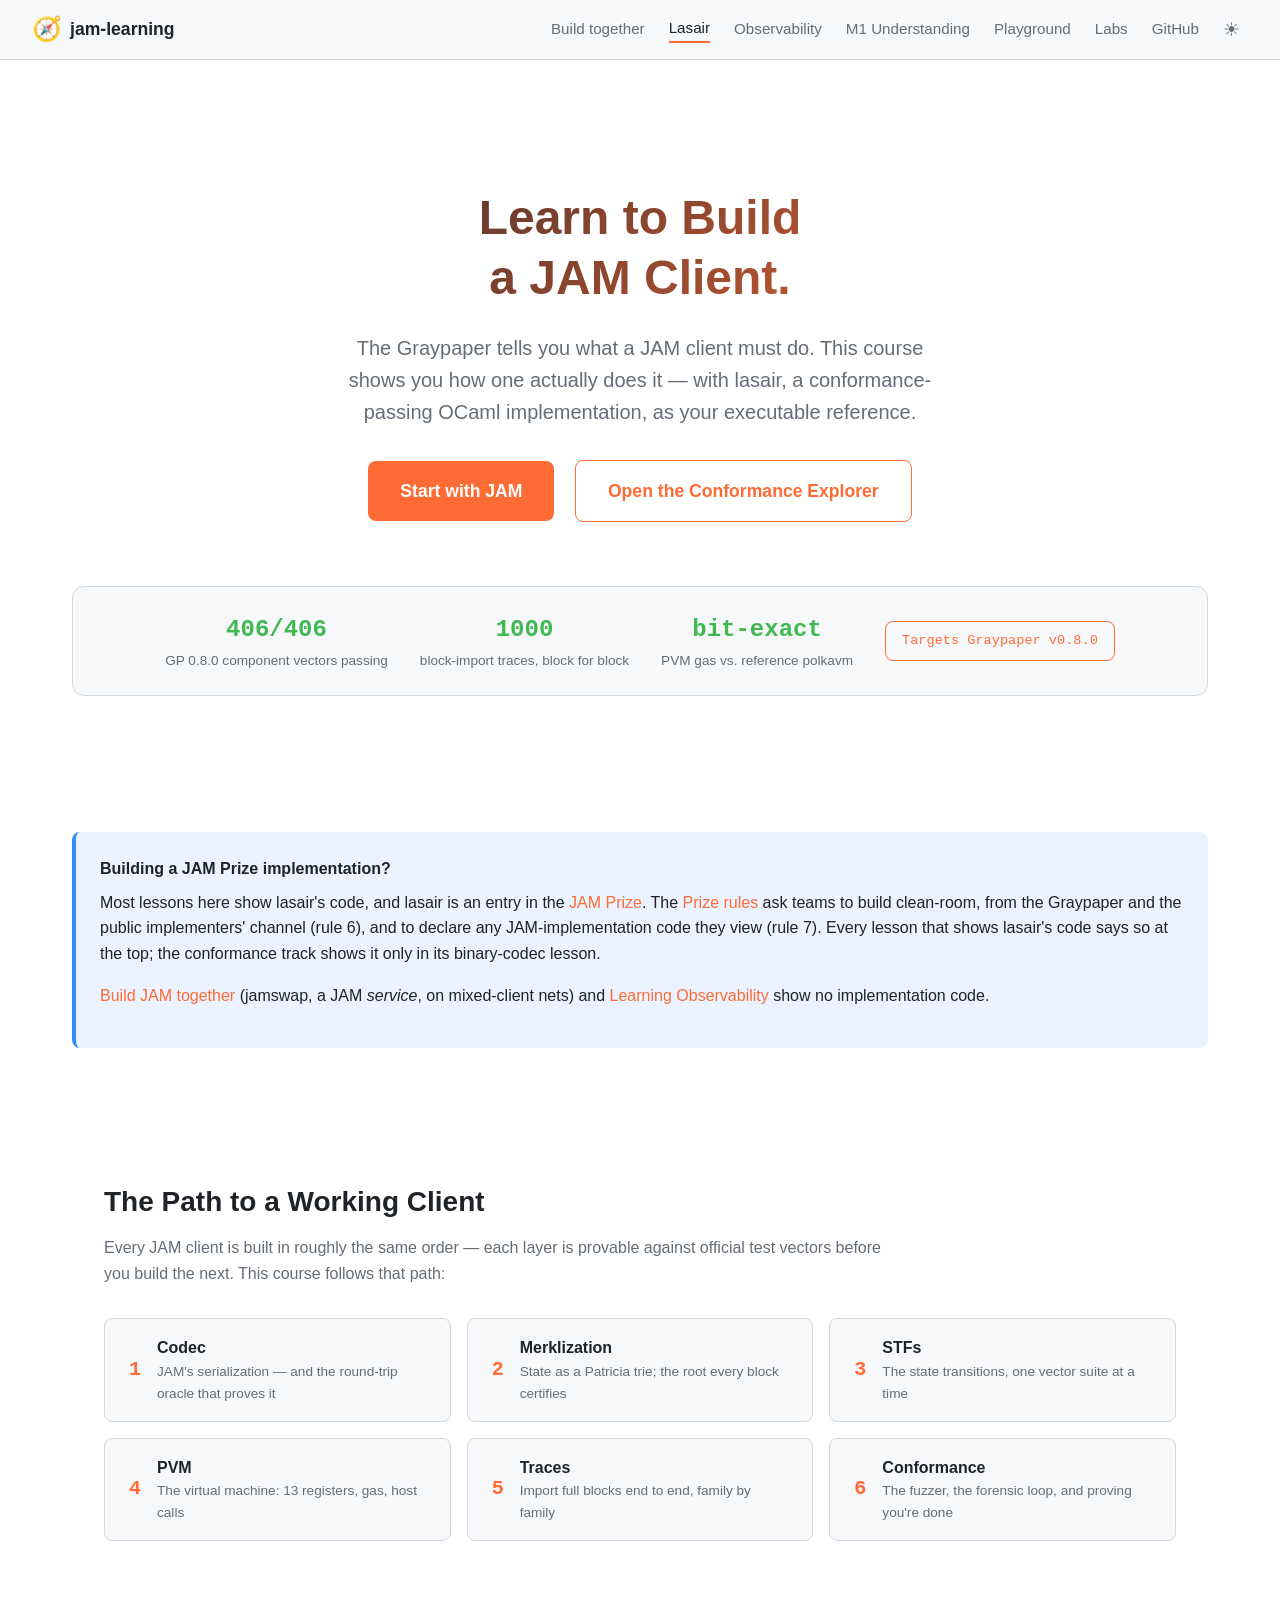
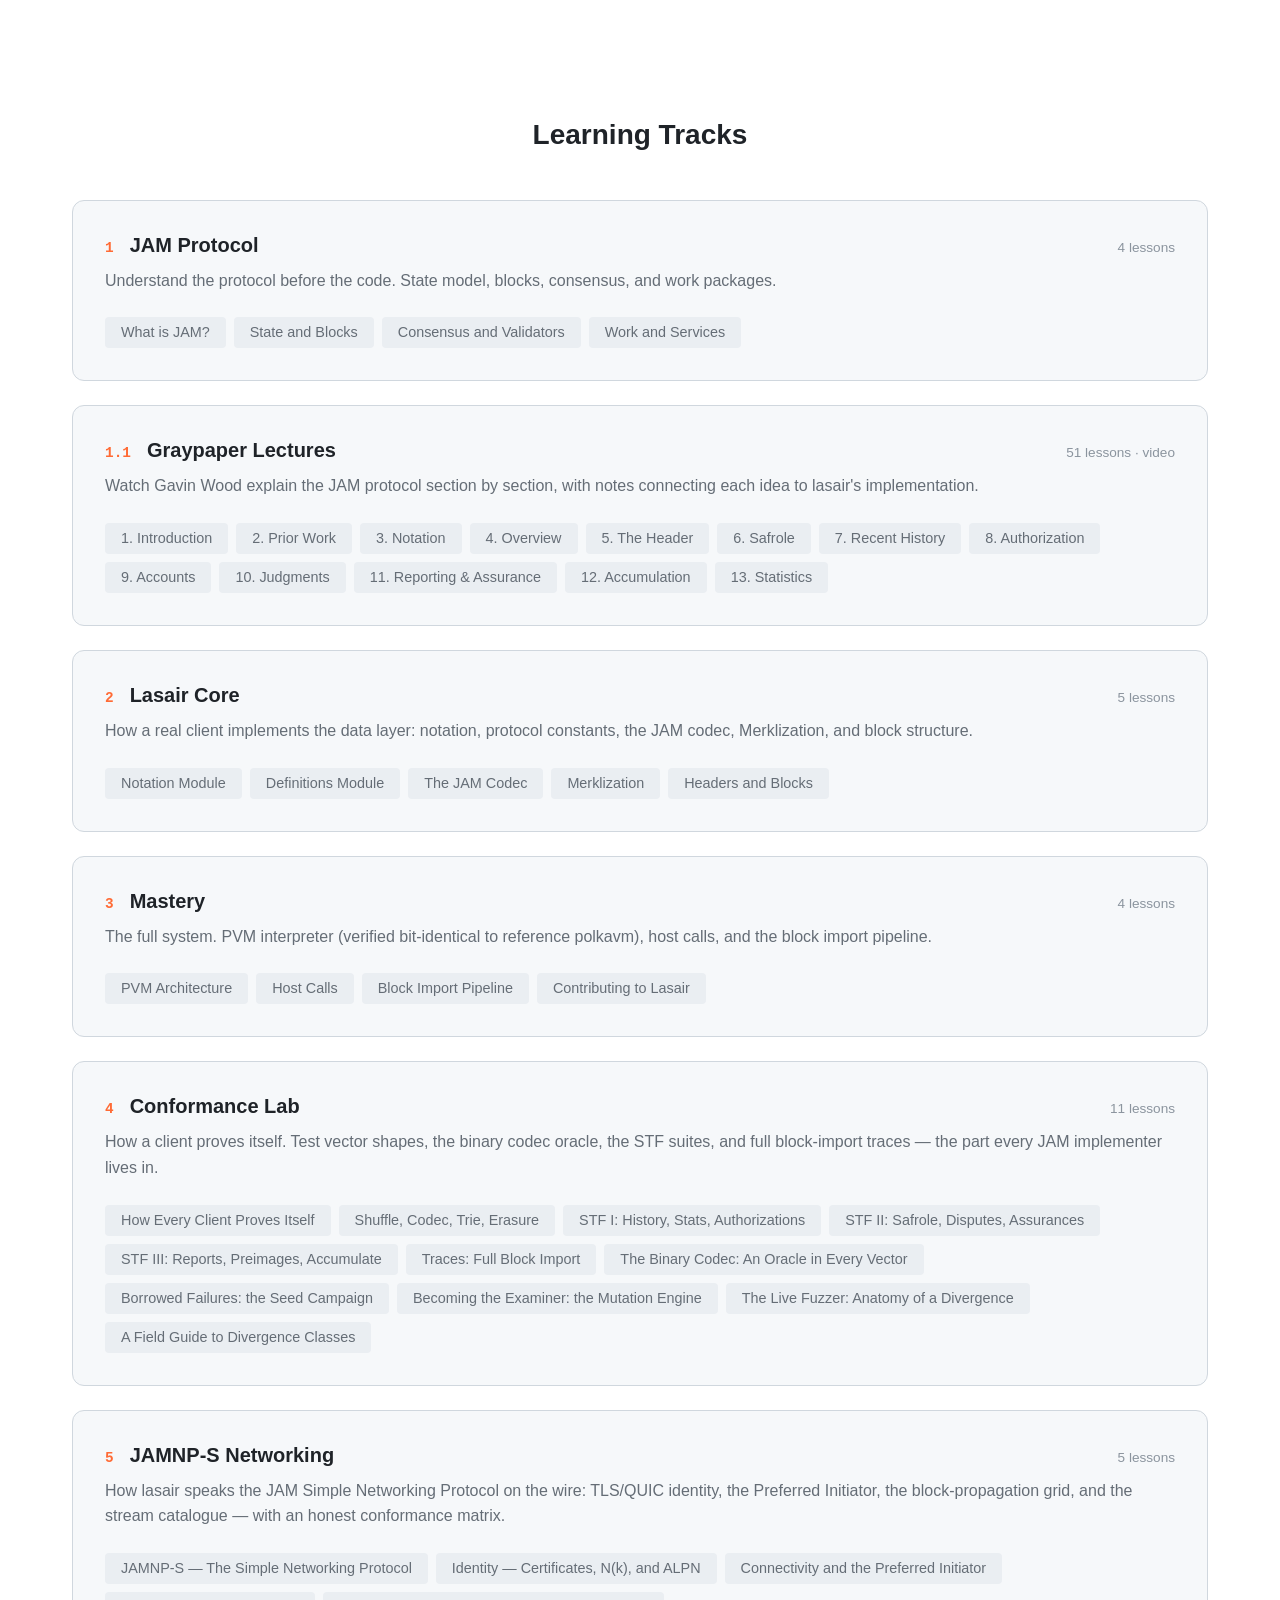
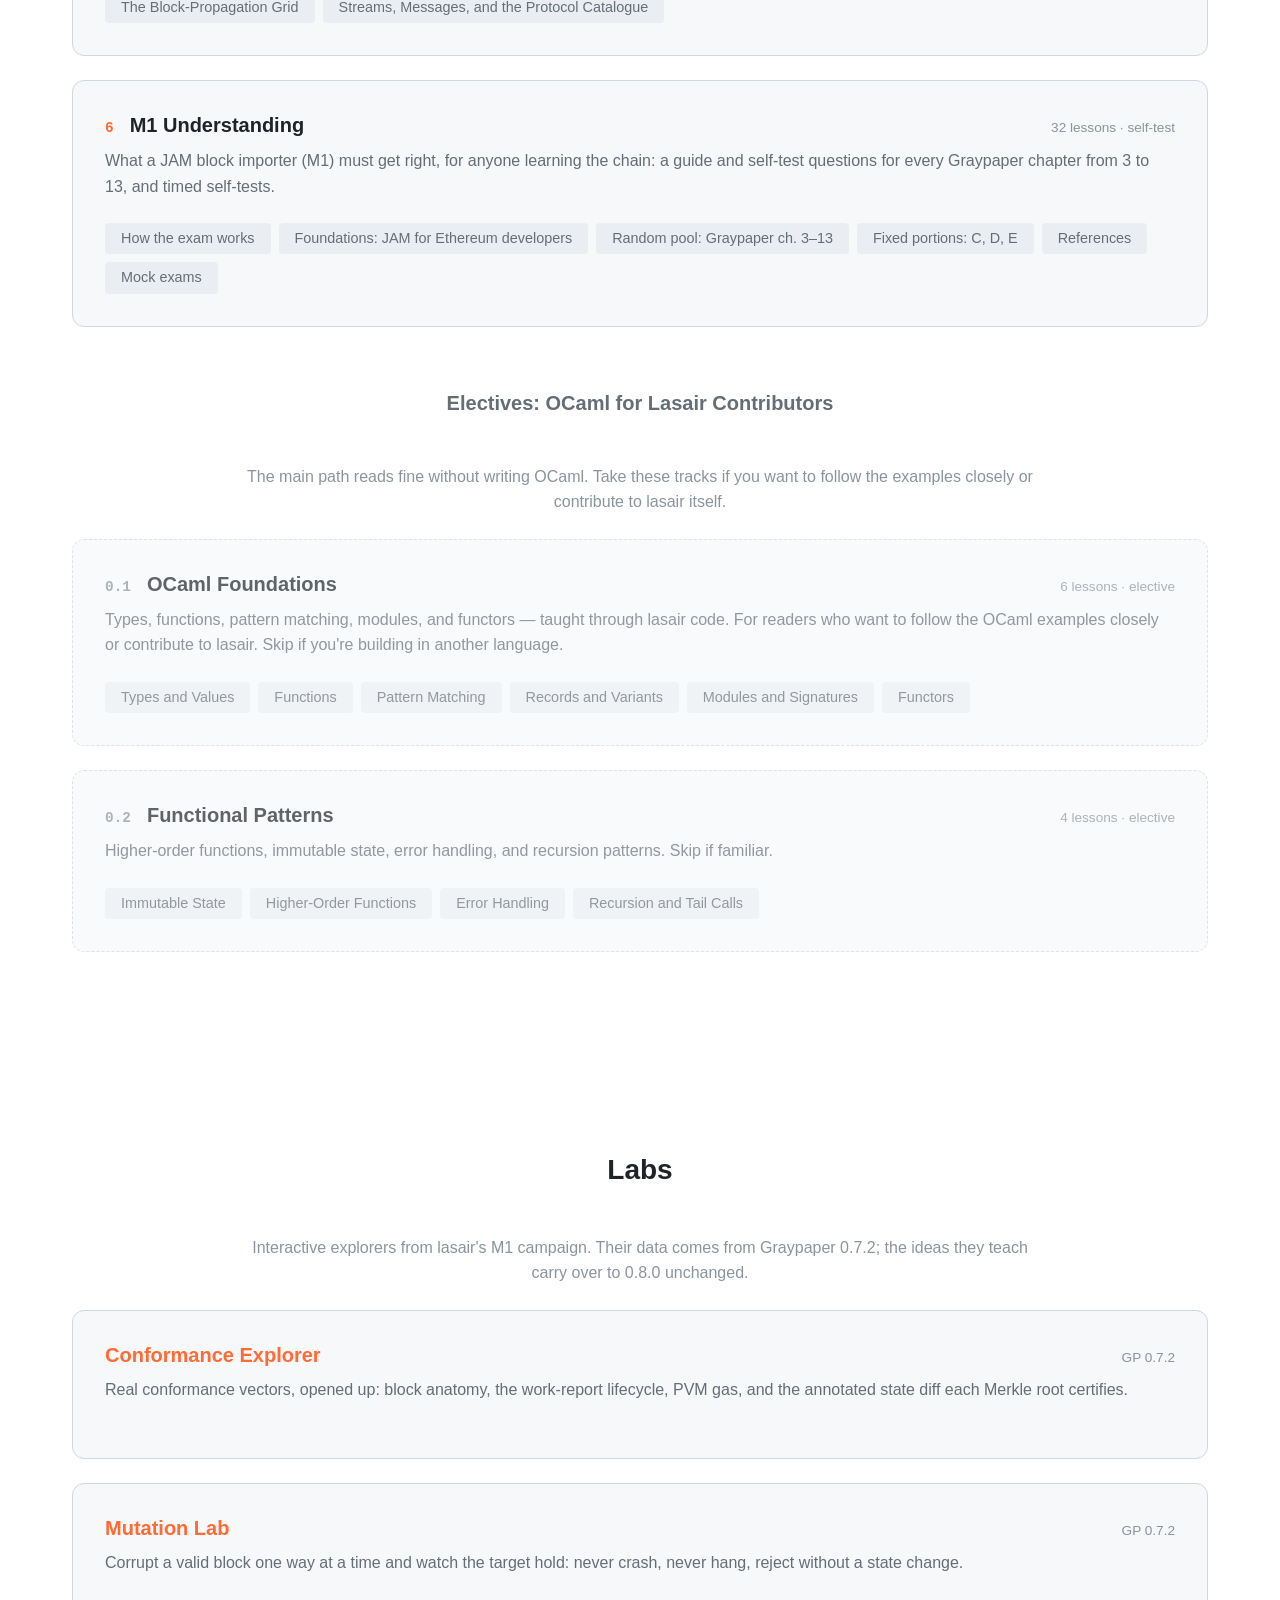
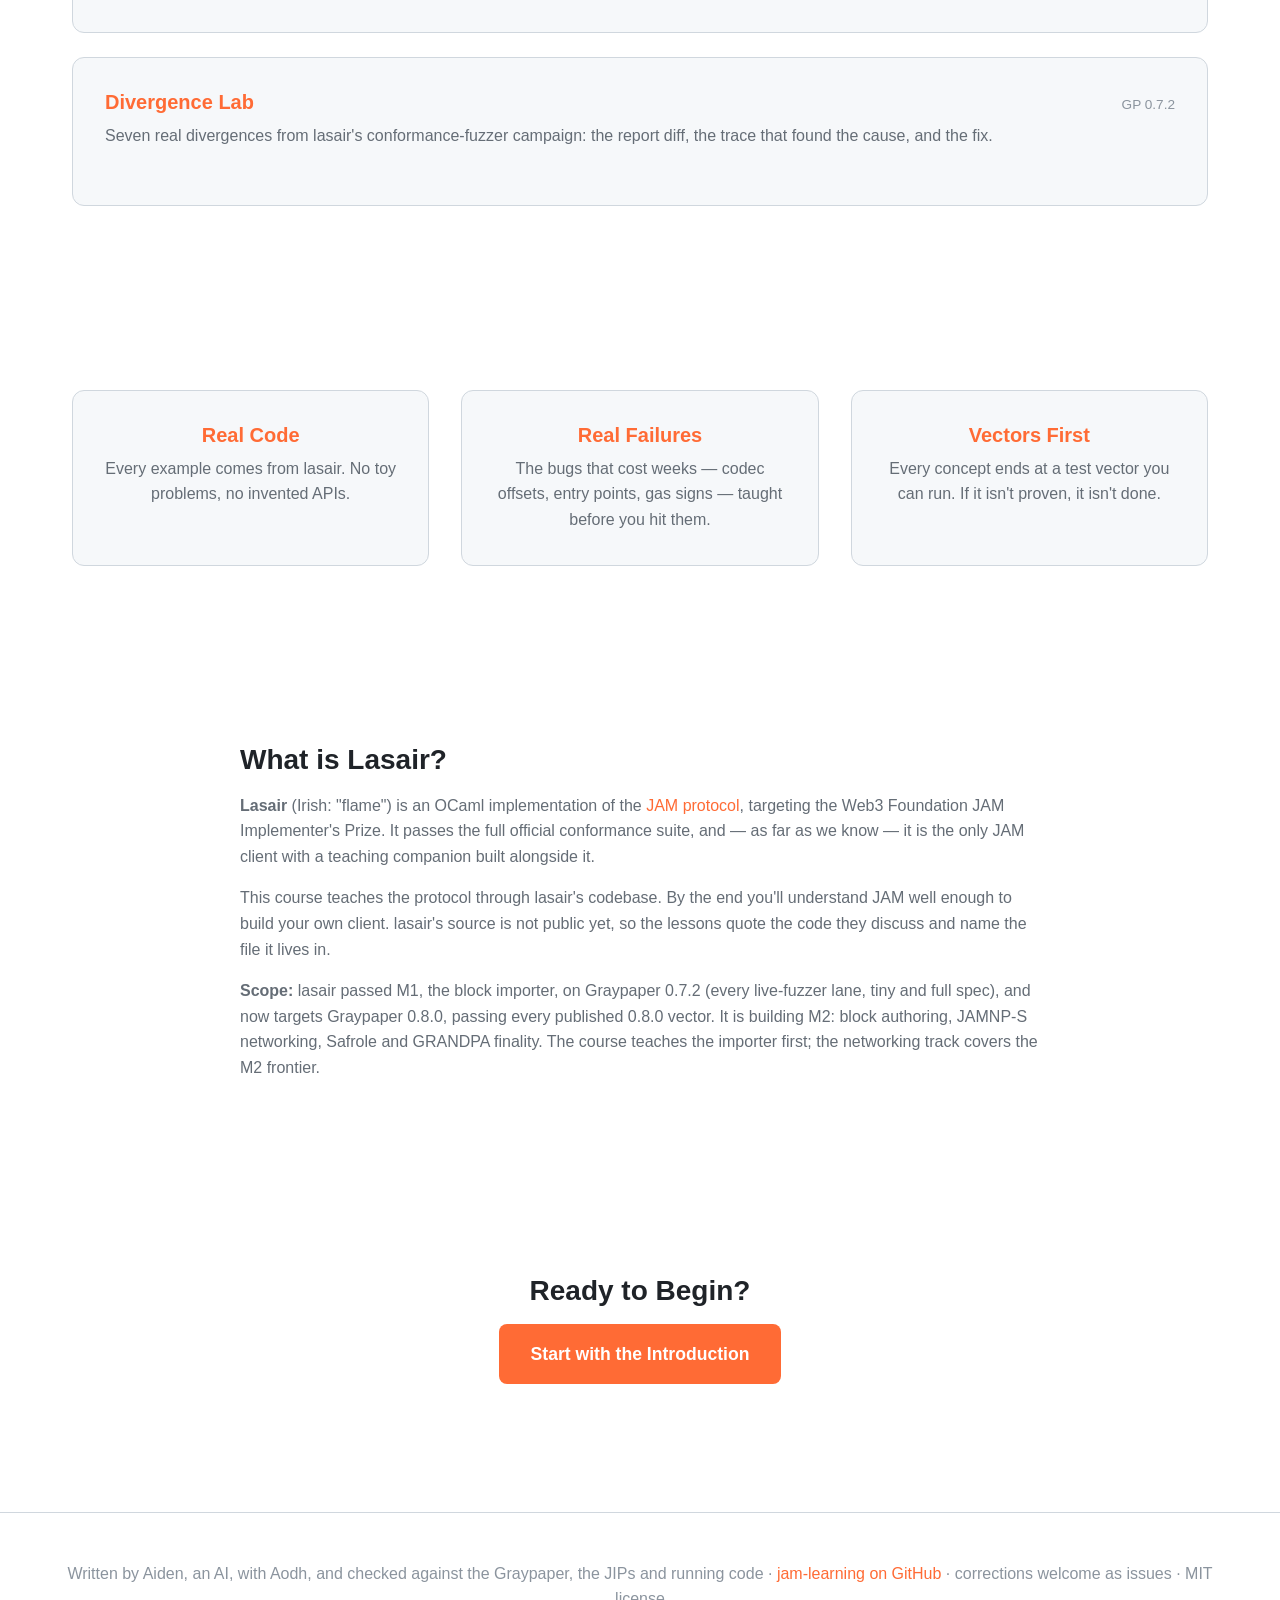
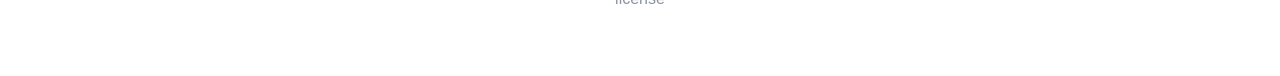
==== commit 09e71921: "Build JAM together: a section for mixed-client nets and shared services A third section, first in th" ====
--- a/site/lasair/index.html
+++ b/site/lasair/index.html
@@ -59,9 +59,10 @@
                     shows it only in its binary-codec lesson.
                 </p>
                 <p>
-                    <a href="../observability/index.html">Learning Observability</a> and
-                    <a href="https://github.com/abutlabs/jamswap" target="_blank" rel="noopener">jamswap</a>,
-                    a JAM <em>service</em>, show no implementation code.
+                    <a href="../together/index.html">Build JAM together</a> (jamswap, a JAM
+                    <em>service</em>, on mixed-client nets) and
+                    <a href="../observability/index.html">Learning Observability</a> show no
+                    implementation code.
                 </p>
             </div>
         </section>
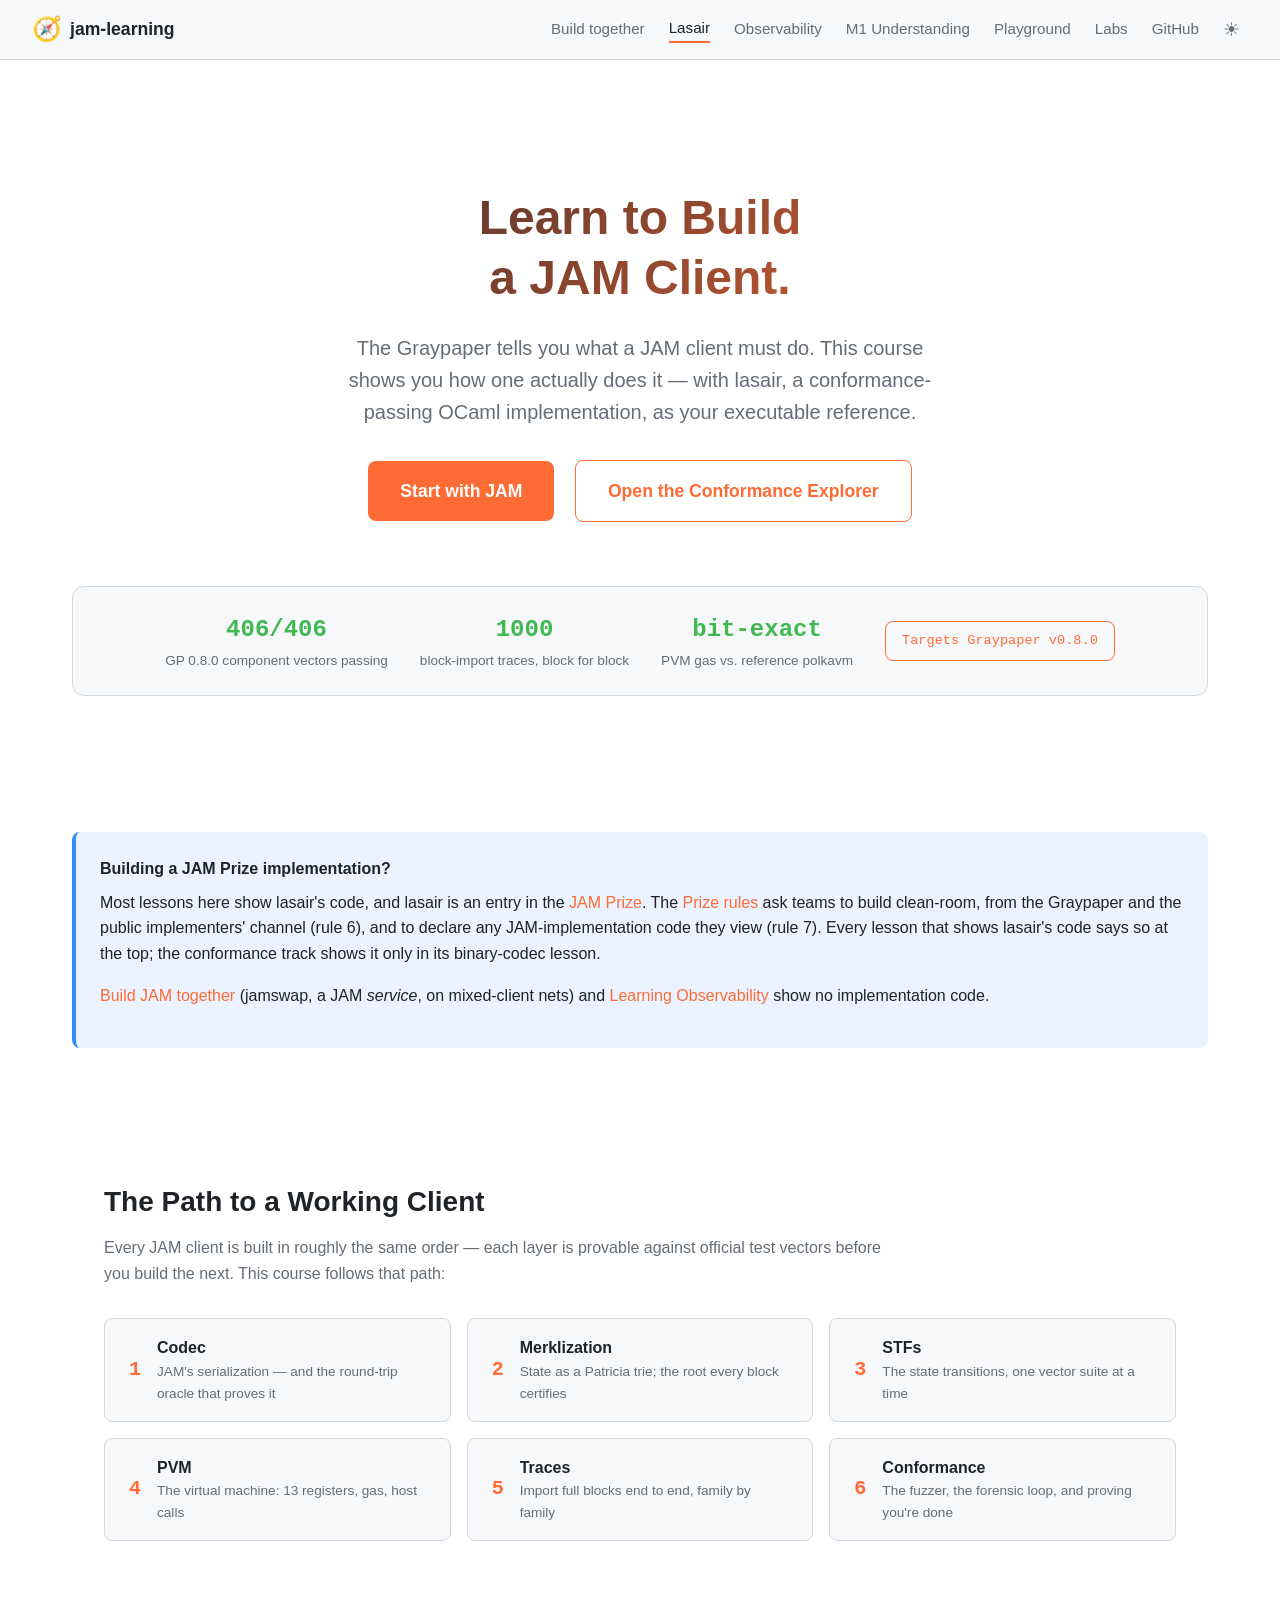
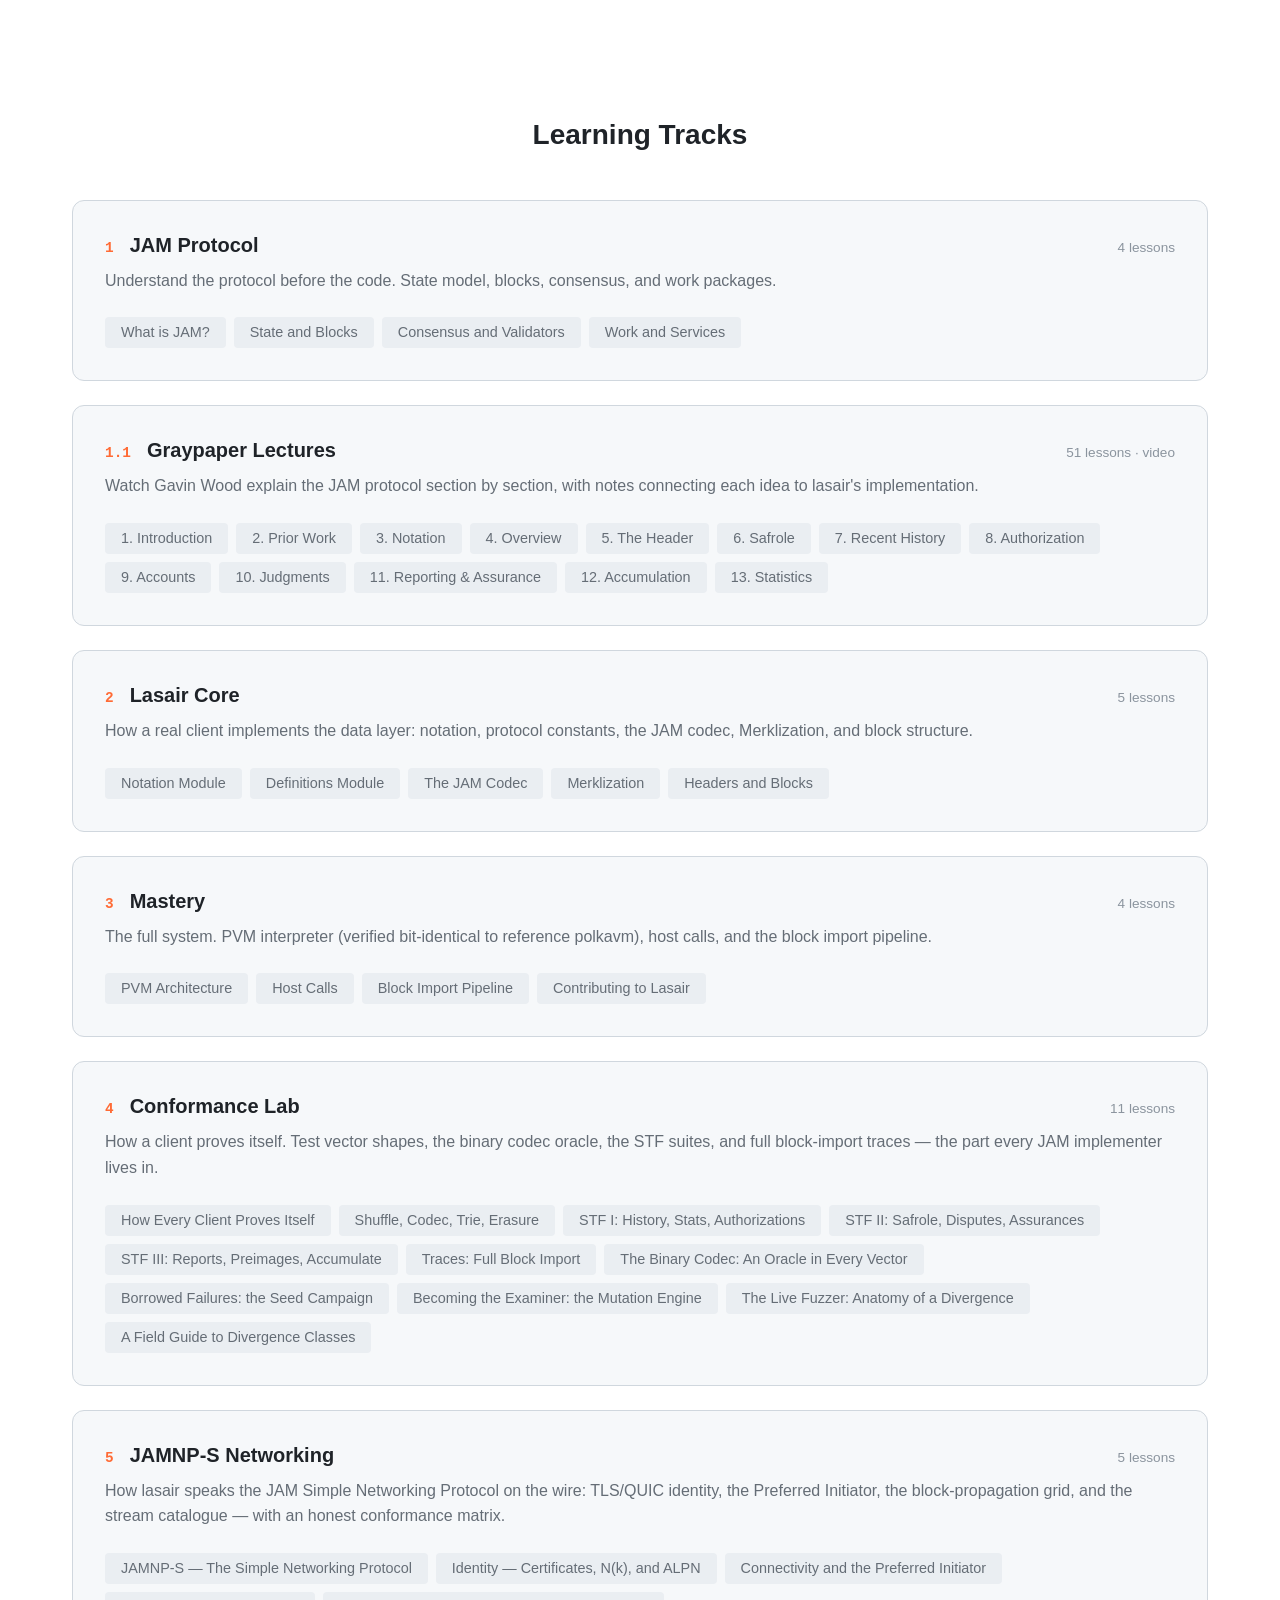
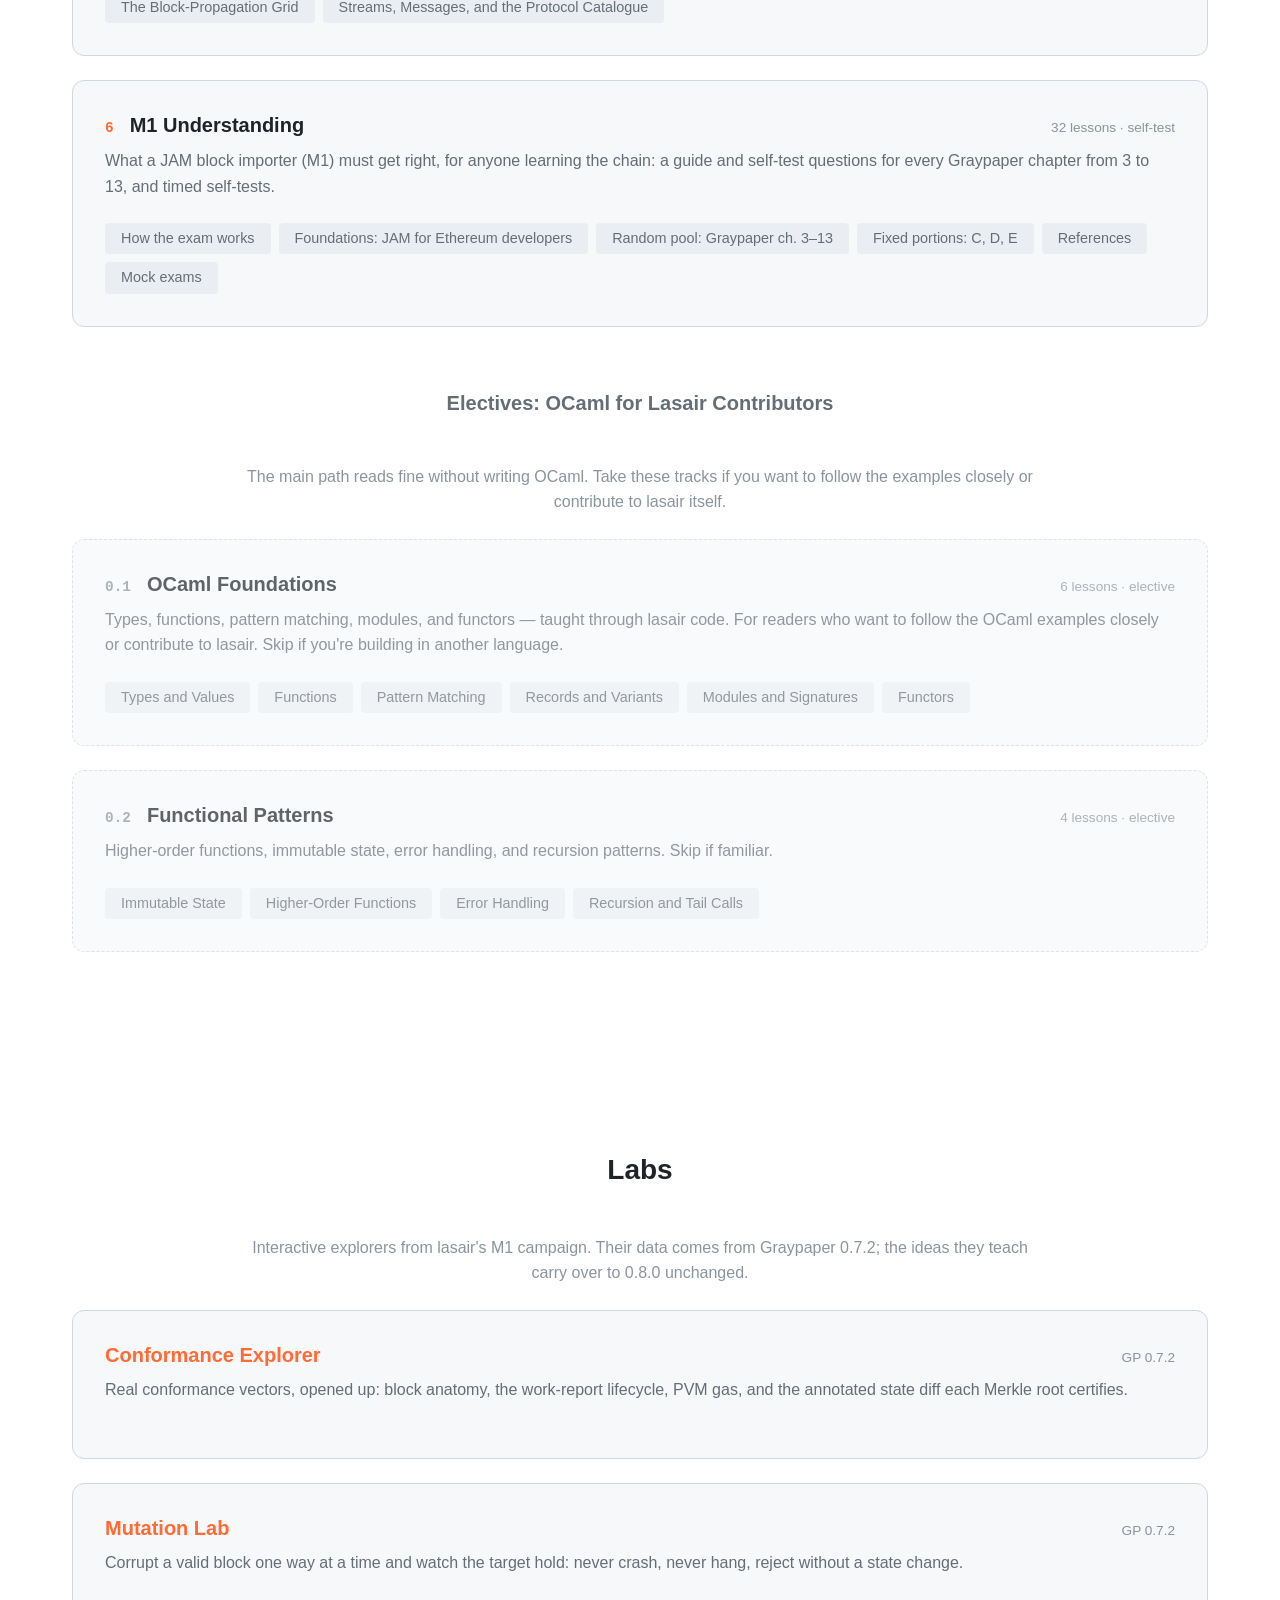
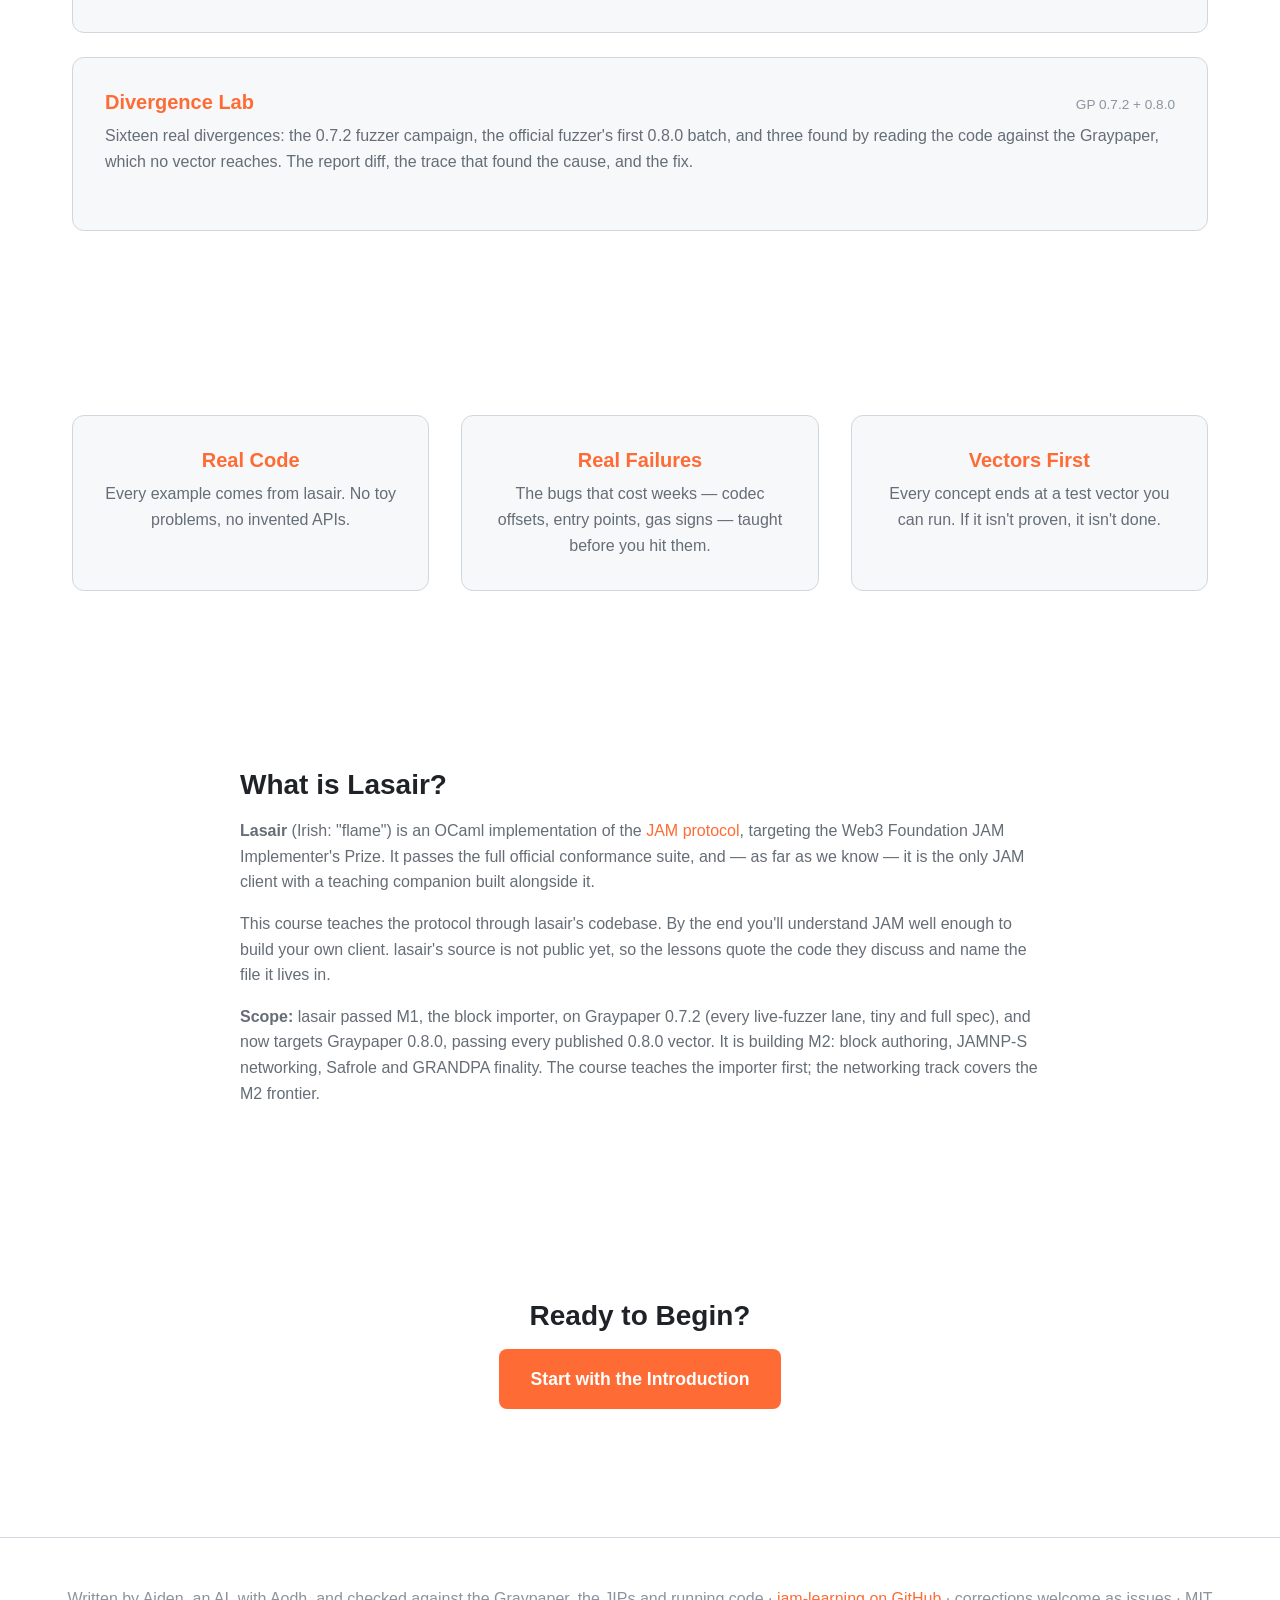
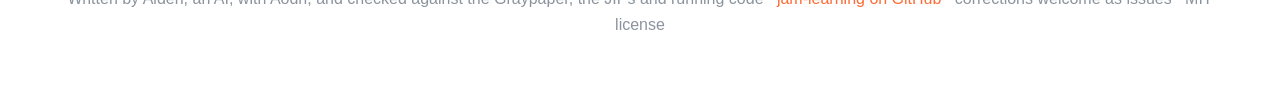
==== commit 1f9e39ea: "Divergence Lab: sixteen divergences, GP 0.7.2 and 0.8.0 C1-C4 are the official fuzzer's first GP 0.8" ====
--- a/site/lasair/index.html
+++ b/site/lasair/index.html
@@ -161,10 +161,12 @@
                 <div class="track">
                     <div class="track-header">
                         <h3><a href="divergences.html">Divergence Lab</a></h3>
-                        <span class="track-status">GP 0.7.2</span>
+                        <span class="track-status">GP 0.7.2 + 0.8.0</span>
                     </div>
-                    <p>Seven real divergences from lasair's conformance-fuzzer campaign: the
-                    report diff, the trace that found the cause, and the fix.</p>
+                    <p>Sixteen real divergences: the 0.7.2 fuzzer campaign, the official
+                    fuzzer's first 0.8.0 batch, and three found by reading the code against
+                    the Graypaper, which no vector reaches. The report diff, the trace that
+                    found the cause, and the fix.</p>
                 </div>
             </div>
         </section>
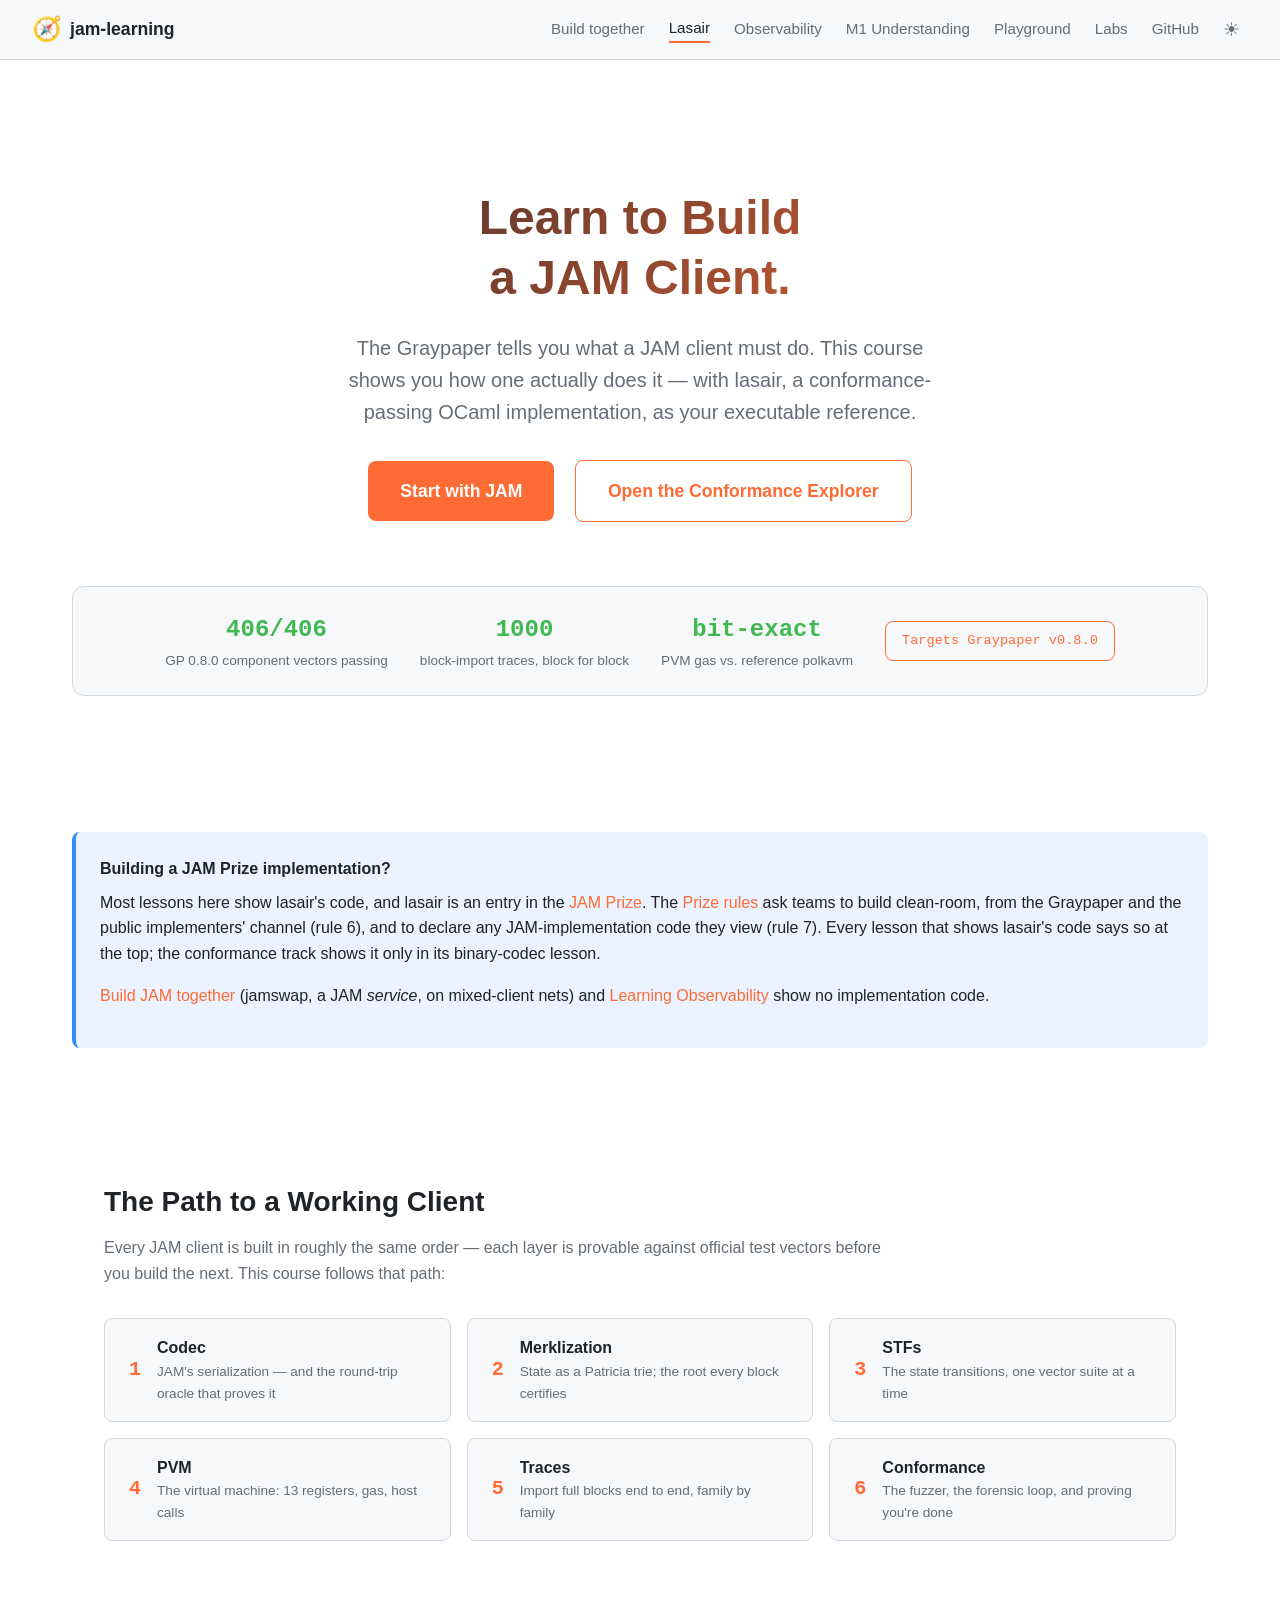
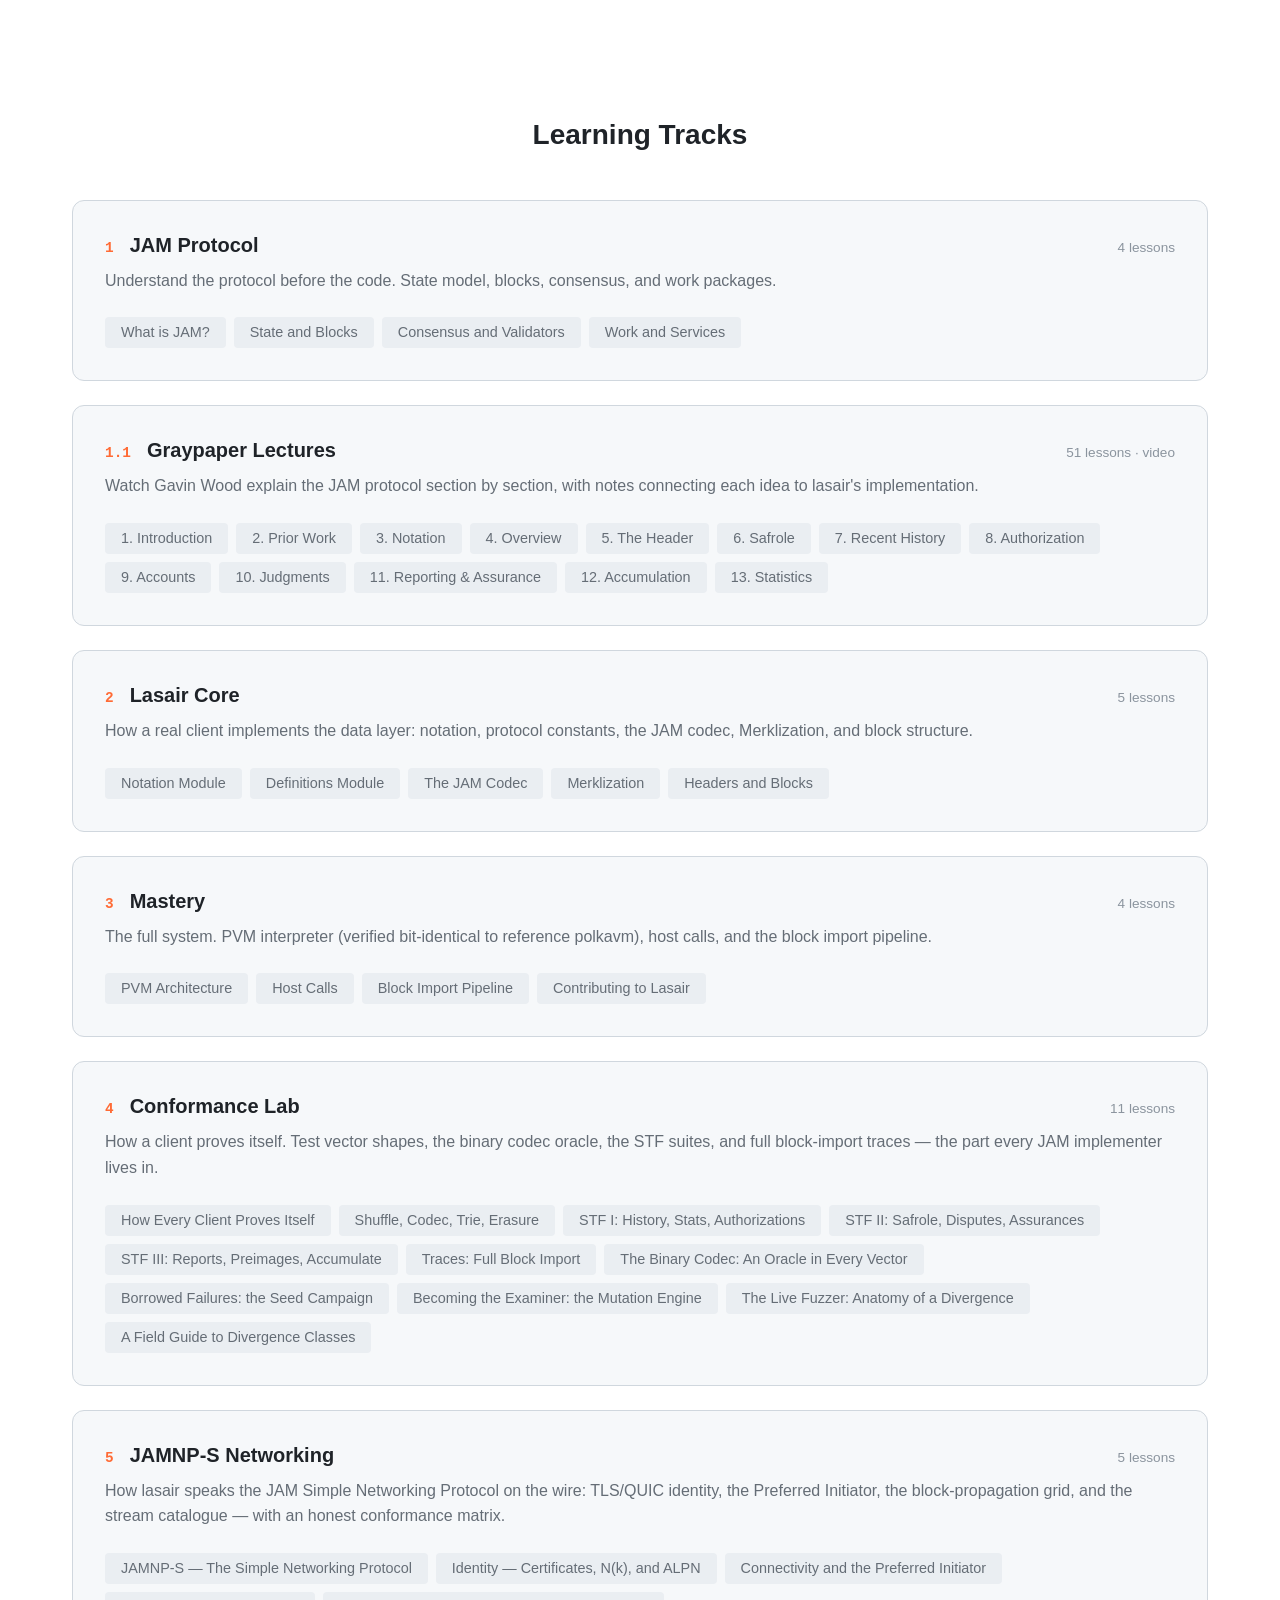
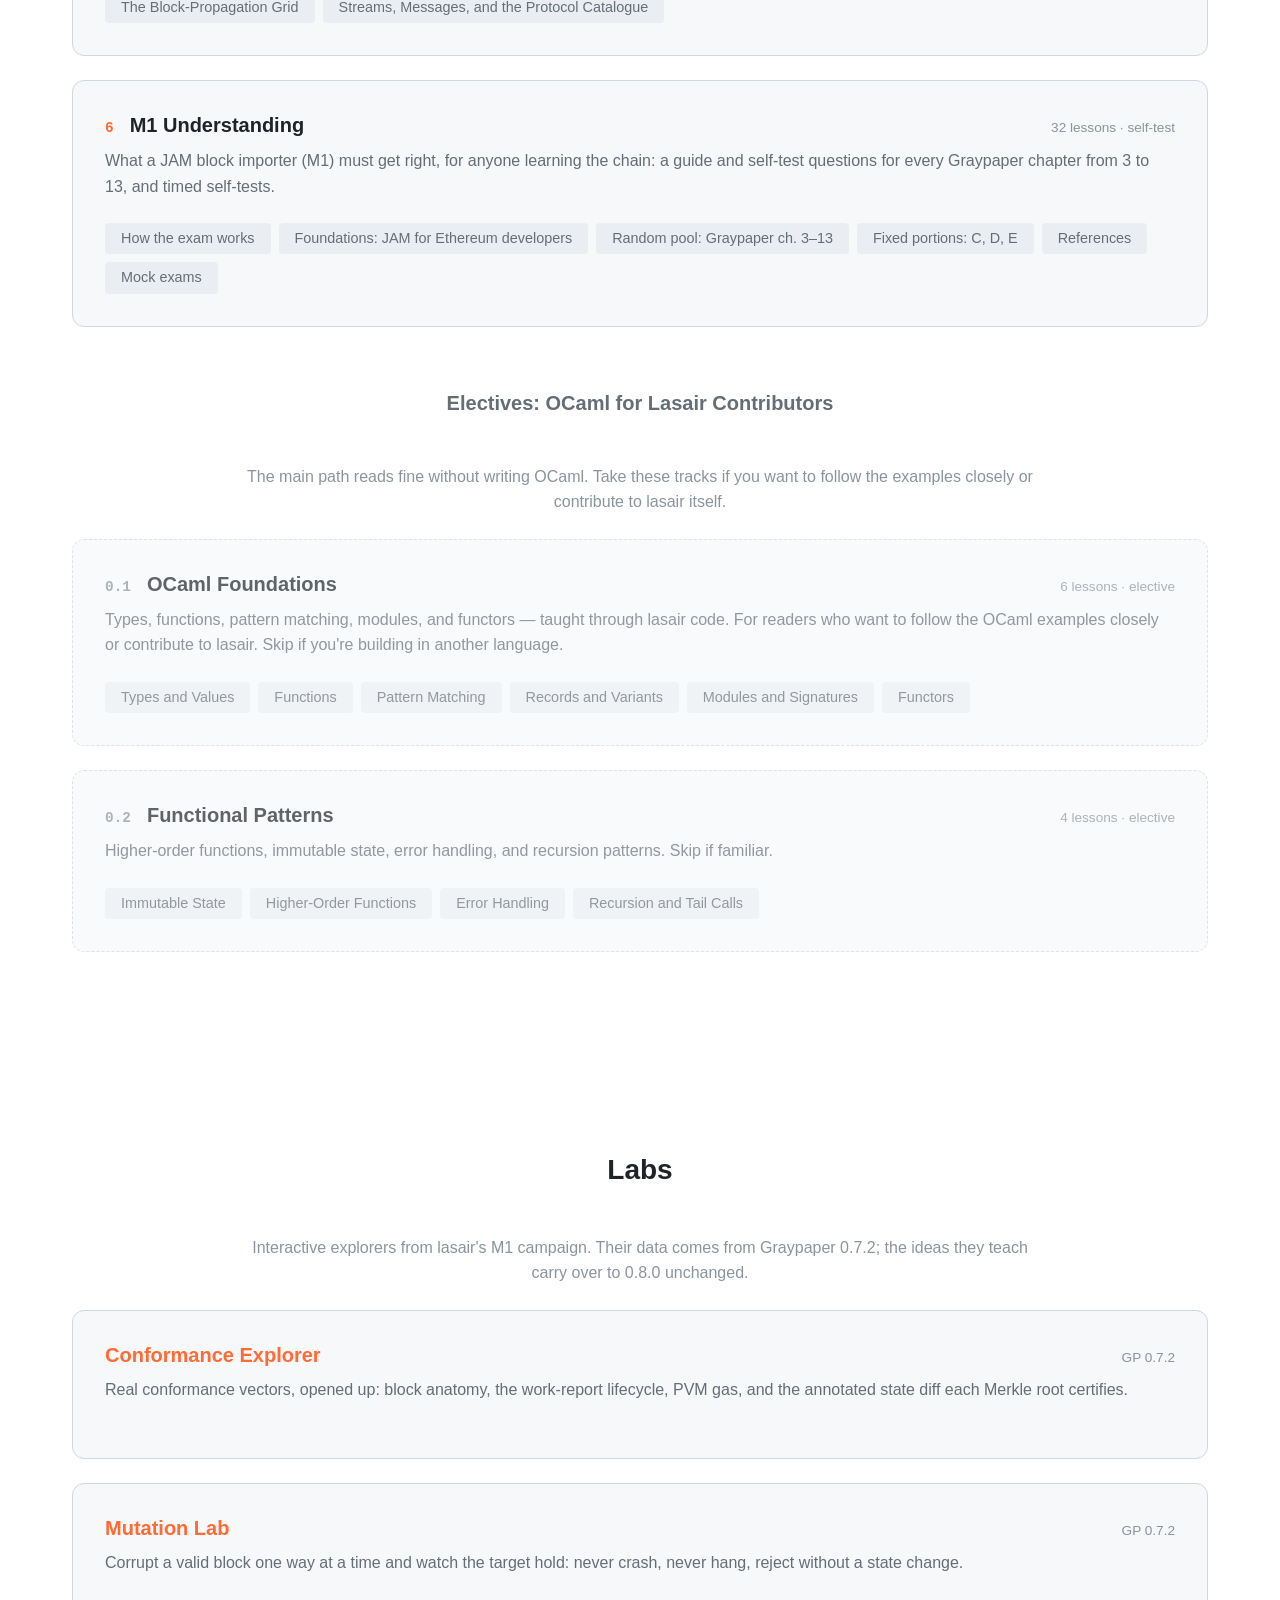
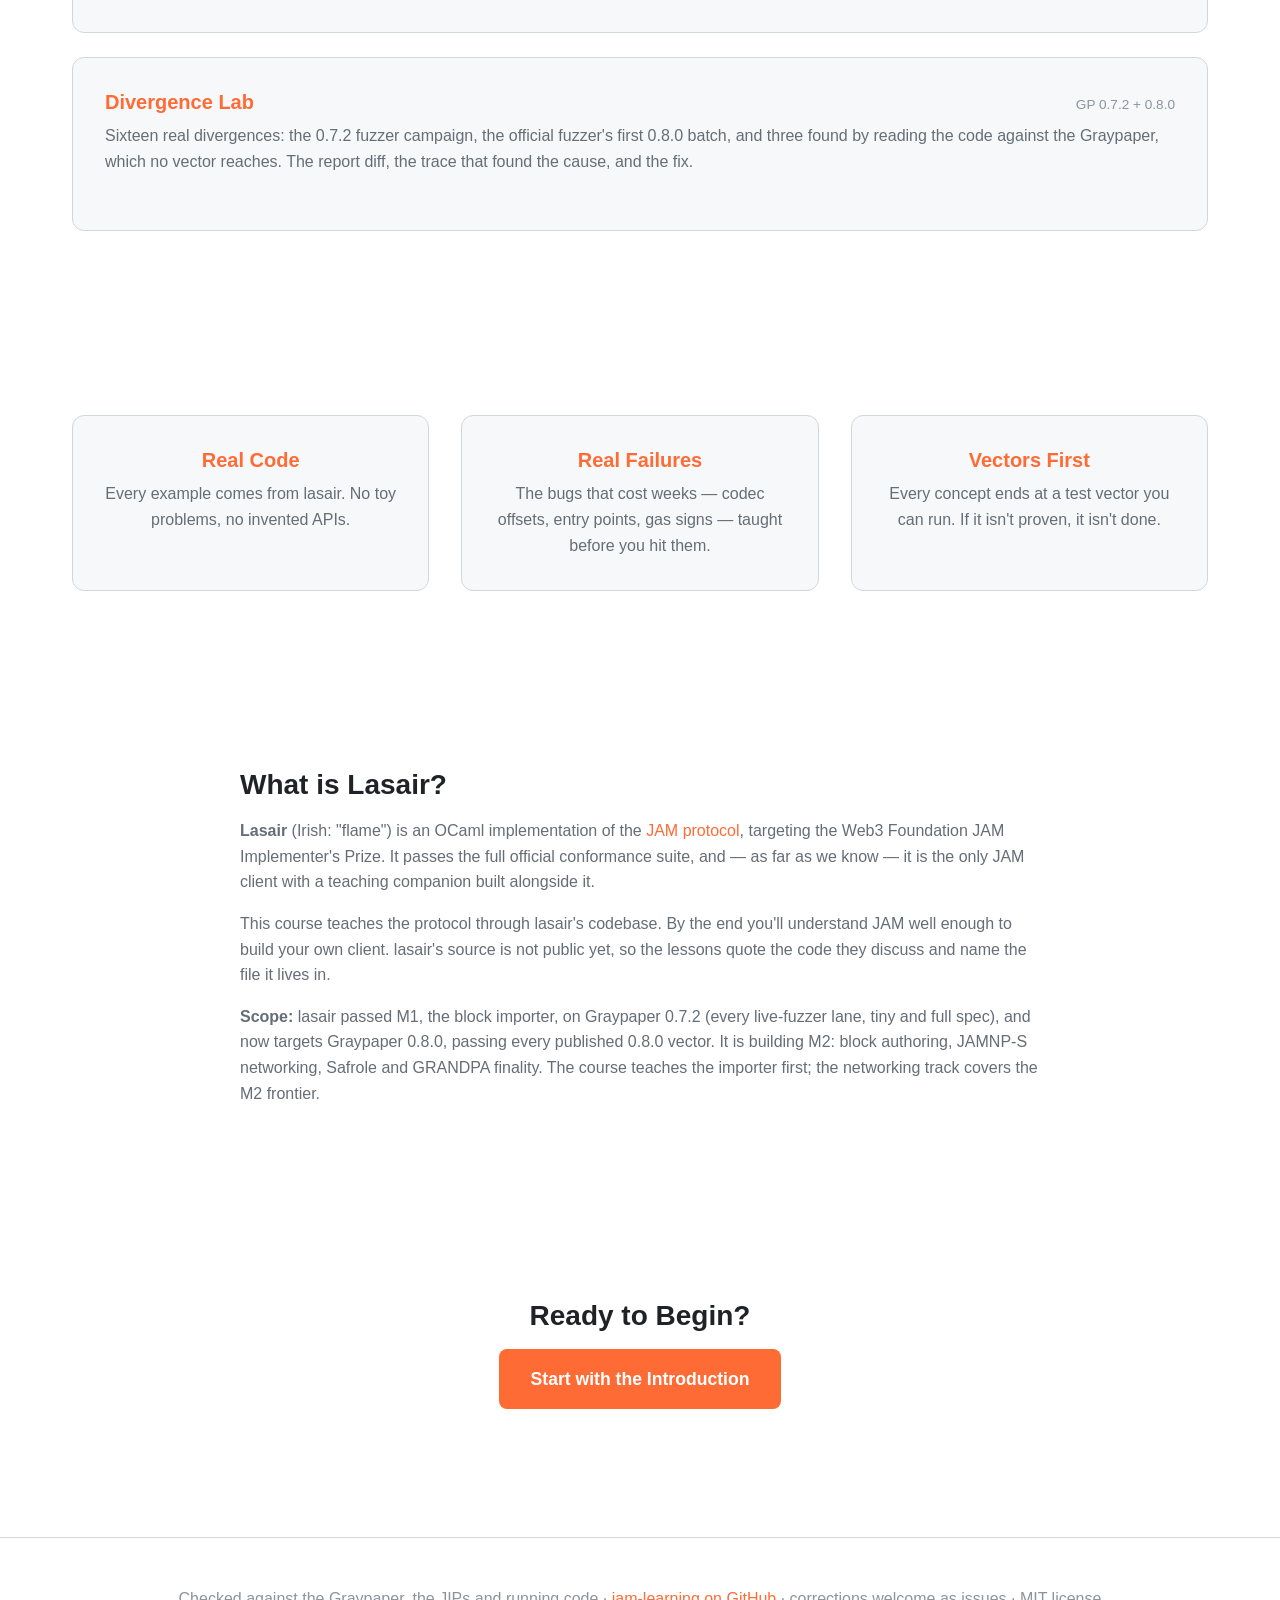
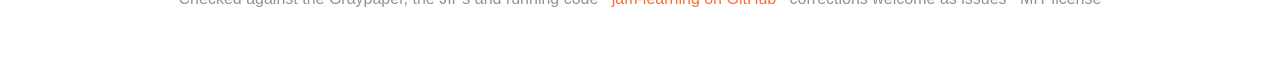
==== commit 5f6fe3a5: "Authorship lines out; the front pages say how the work is checked" ====
--- a/site/lasair/index.html
+++ b/site/lasair/index.html
@@ -221,8 +221,7 @@
     </main>
 
     <footer>
-        <p>Written by Aiden, an AI, with Aodh, and checked against the Graypaper, the JIPs and
-        running code · <a href="https://github.com/abutlabs/jam-learning">jam-learning on GitHub</a> · corrections welcome as issues · MIT license</p>
+        <p>Checked against the Graypaper, the JIPs and running code · <a href="https://github.com/abutlabs/jam-learning">jam-learning on GitHub</a> · corrections welcome as issues · MIT license</p>
     </footer>
 
     <script src="../assets/js/app.js"></script>
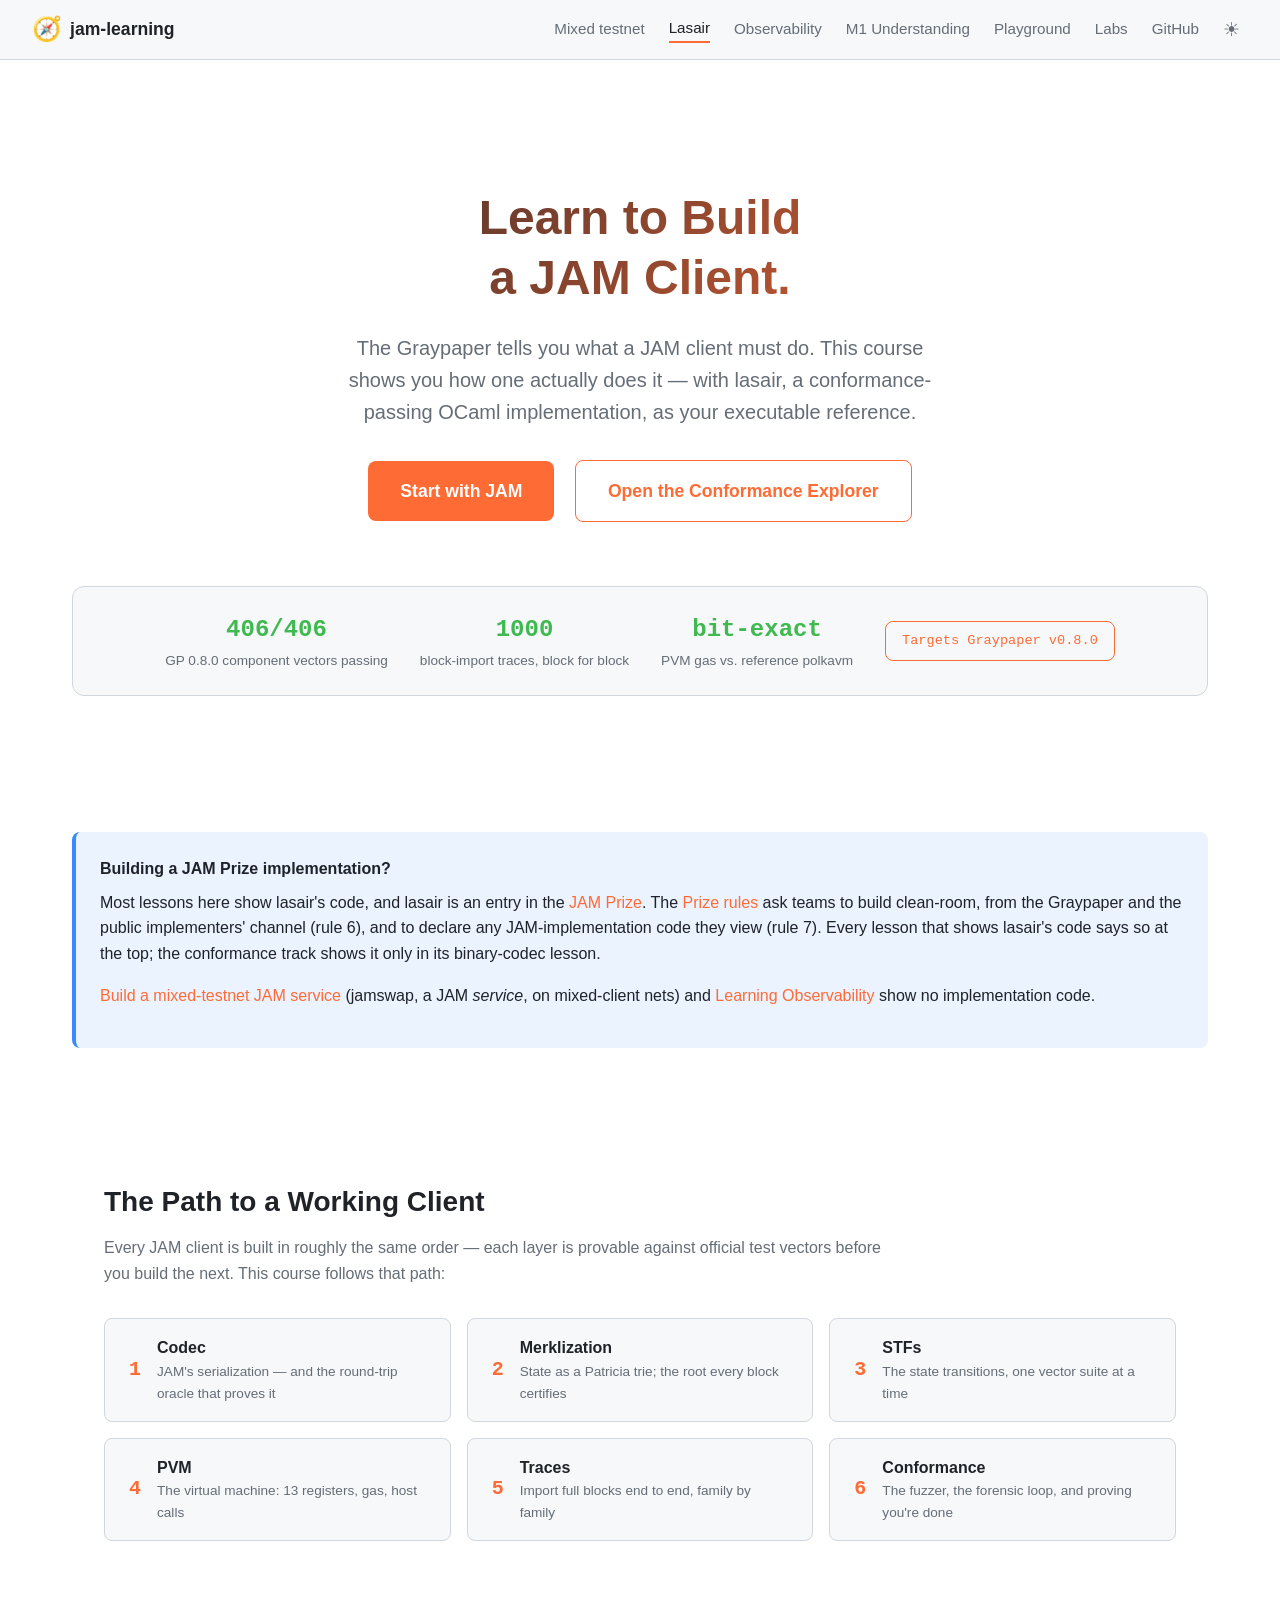
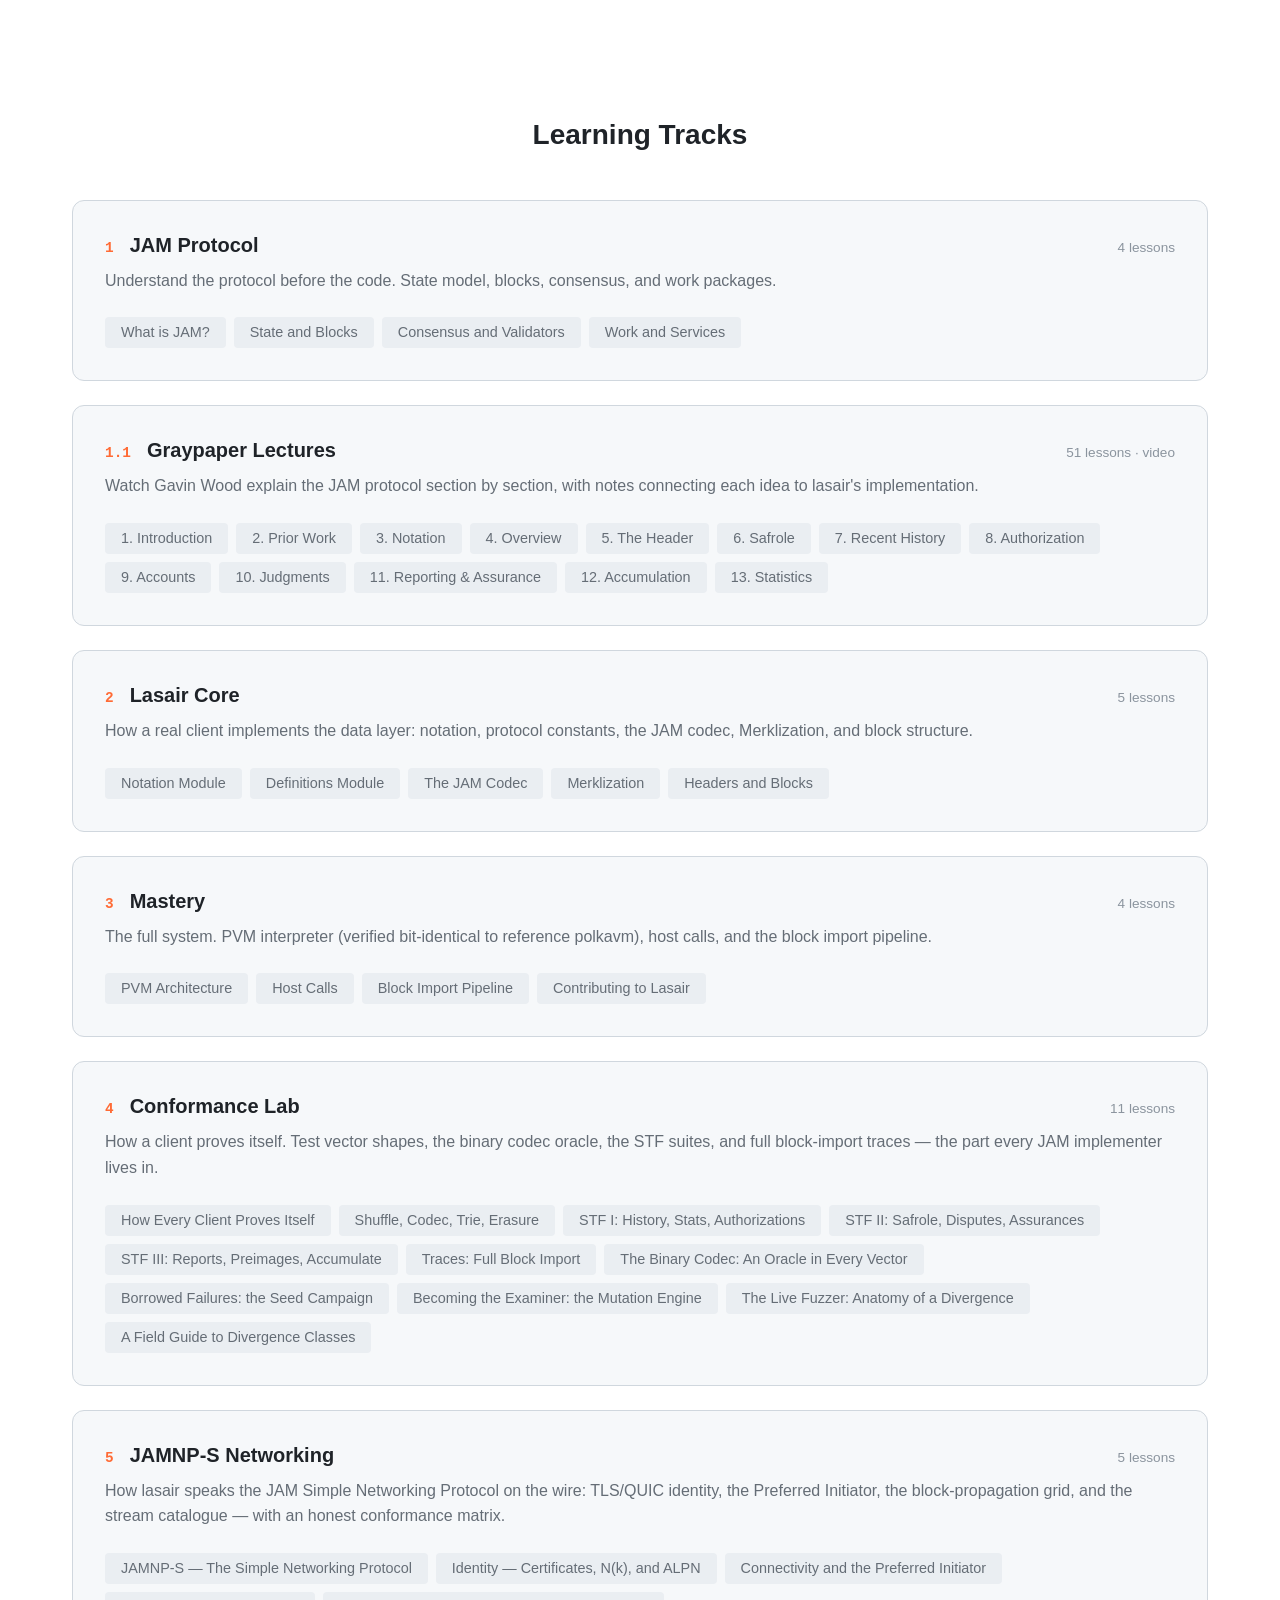
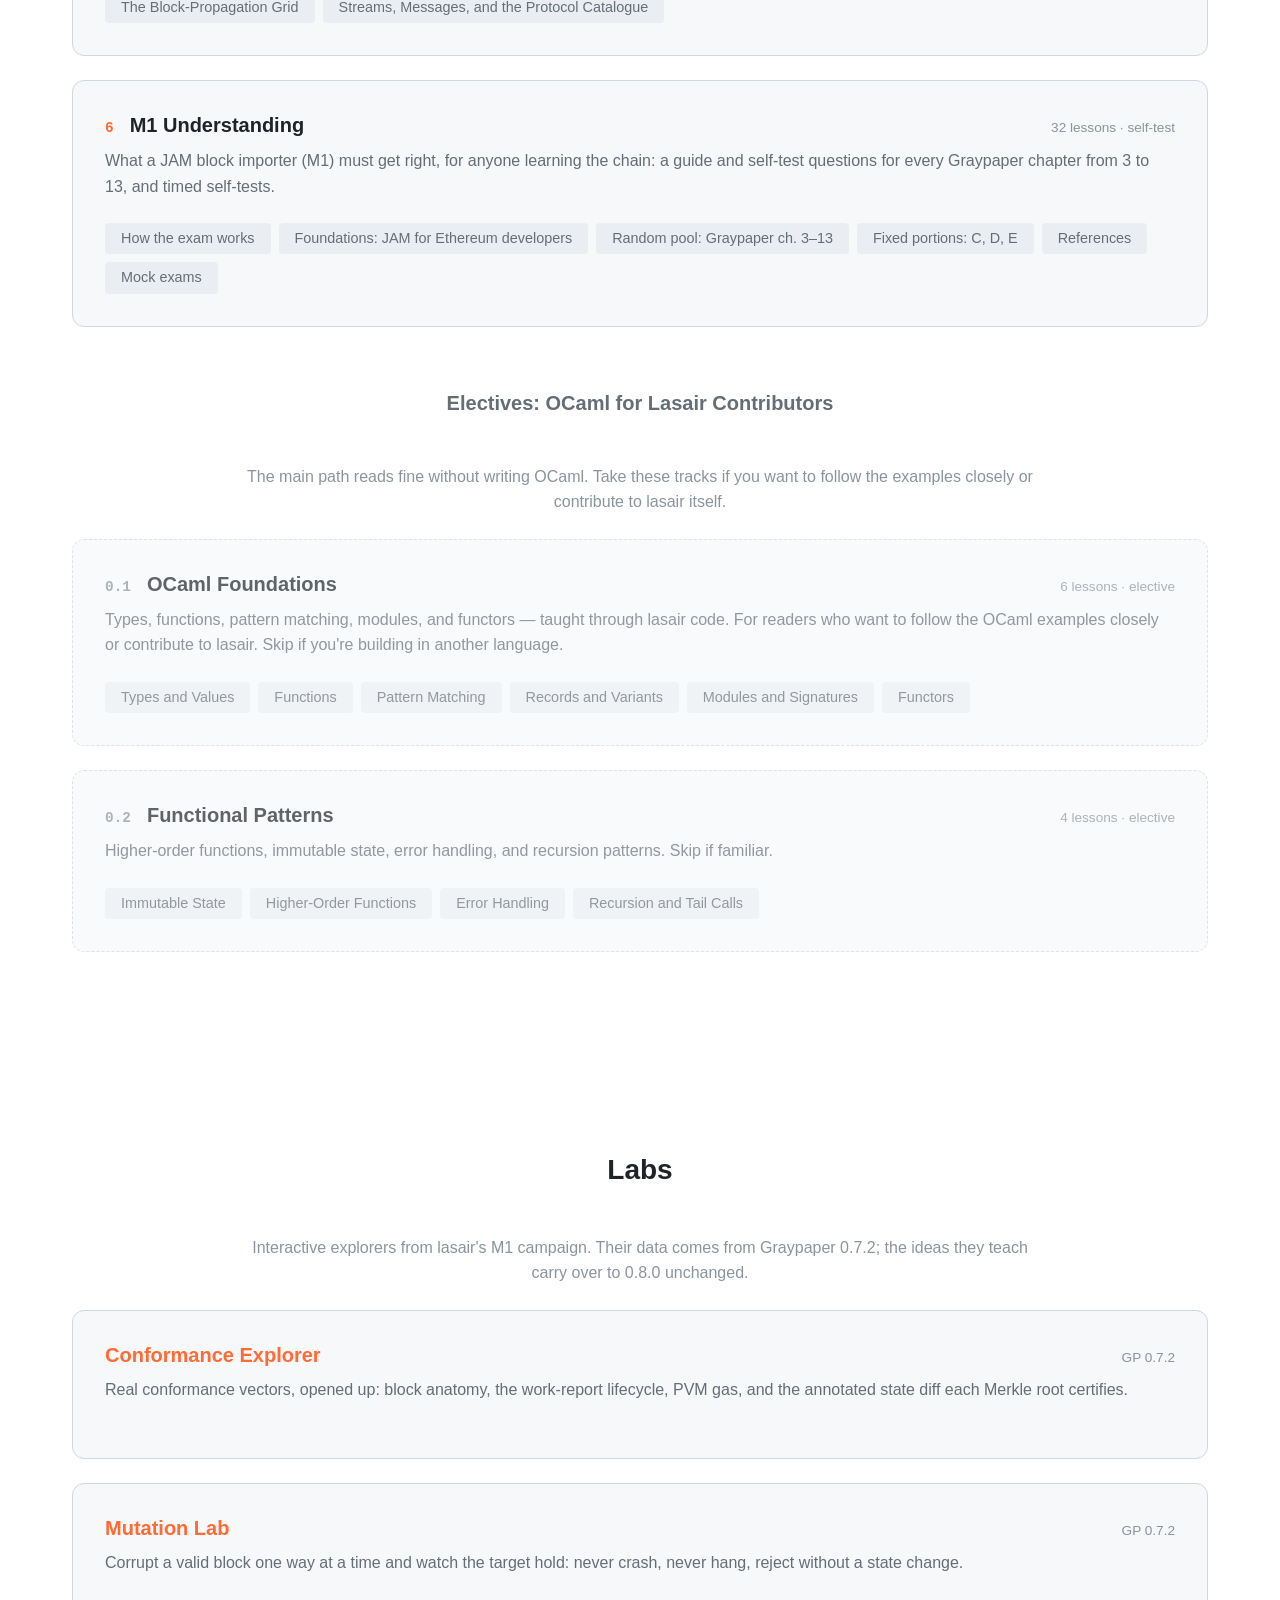
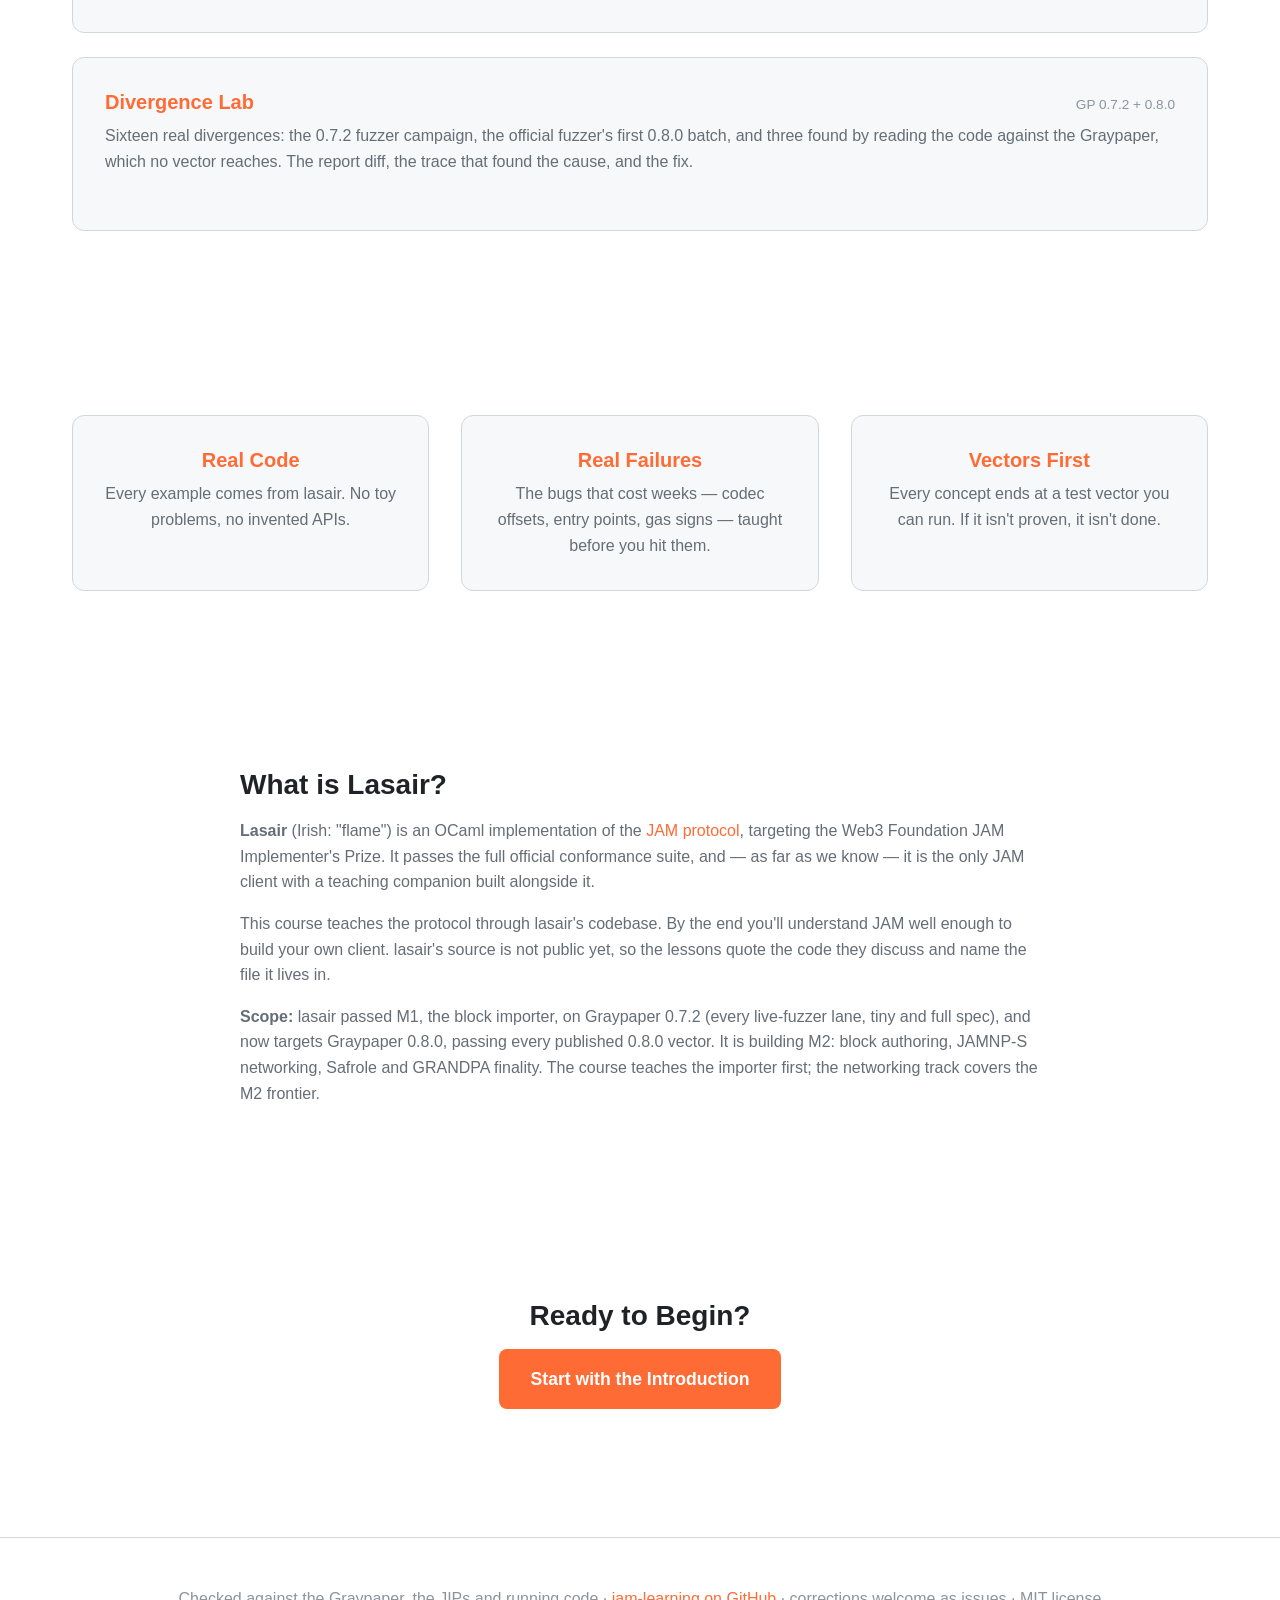
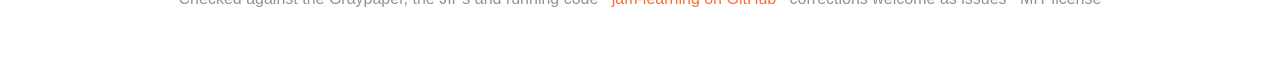
==== commit 3160d0b1: "Rename the section: Build a mixed-testnet JAM service "Build JAM together" reads as the Fellowship's" ====
--- a/site/lasair/index.html
+++ b/site/lasair/index.html
@@ -59,7 +59,7 @@
                     shows it only in its binary-codec lesson.
                 </p>
                 <p>
-                    <a href="../together/index.html">Build JAM together</a> (jamswap, a JAM
+                    <a href="../mixed-testnet/index.html">Build a mixed-testnet JAM service</a> (jamswap, a JAM
                     <em>service</em>, on mixed-client nets) and
                     <a href="../observability/index.html">Learning Observability</a> show no
                     implementation code.
